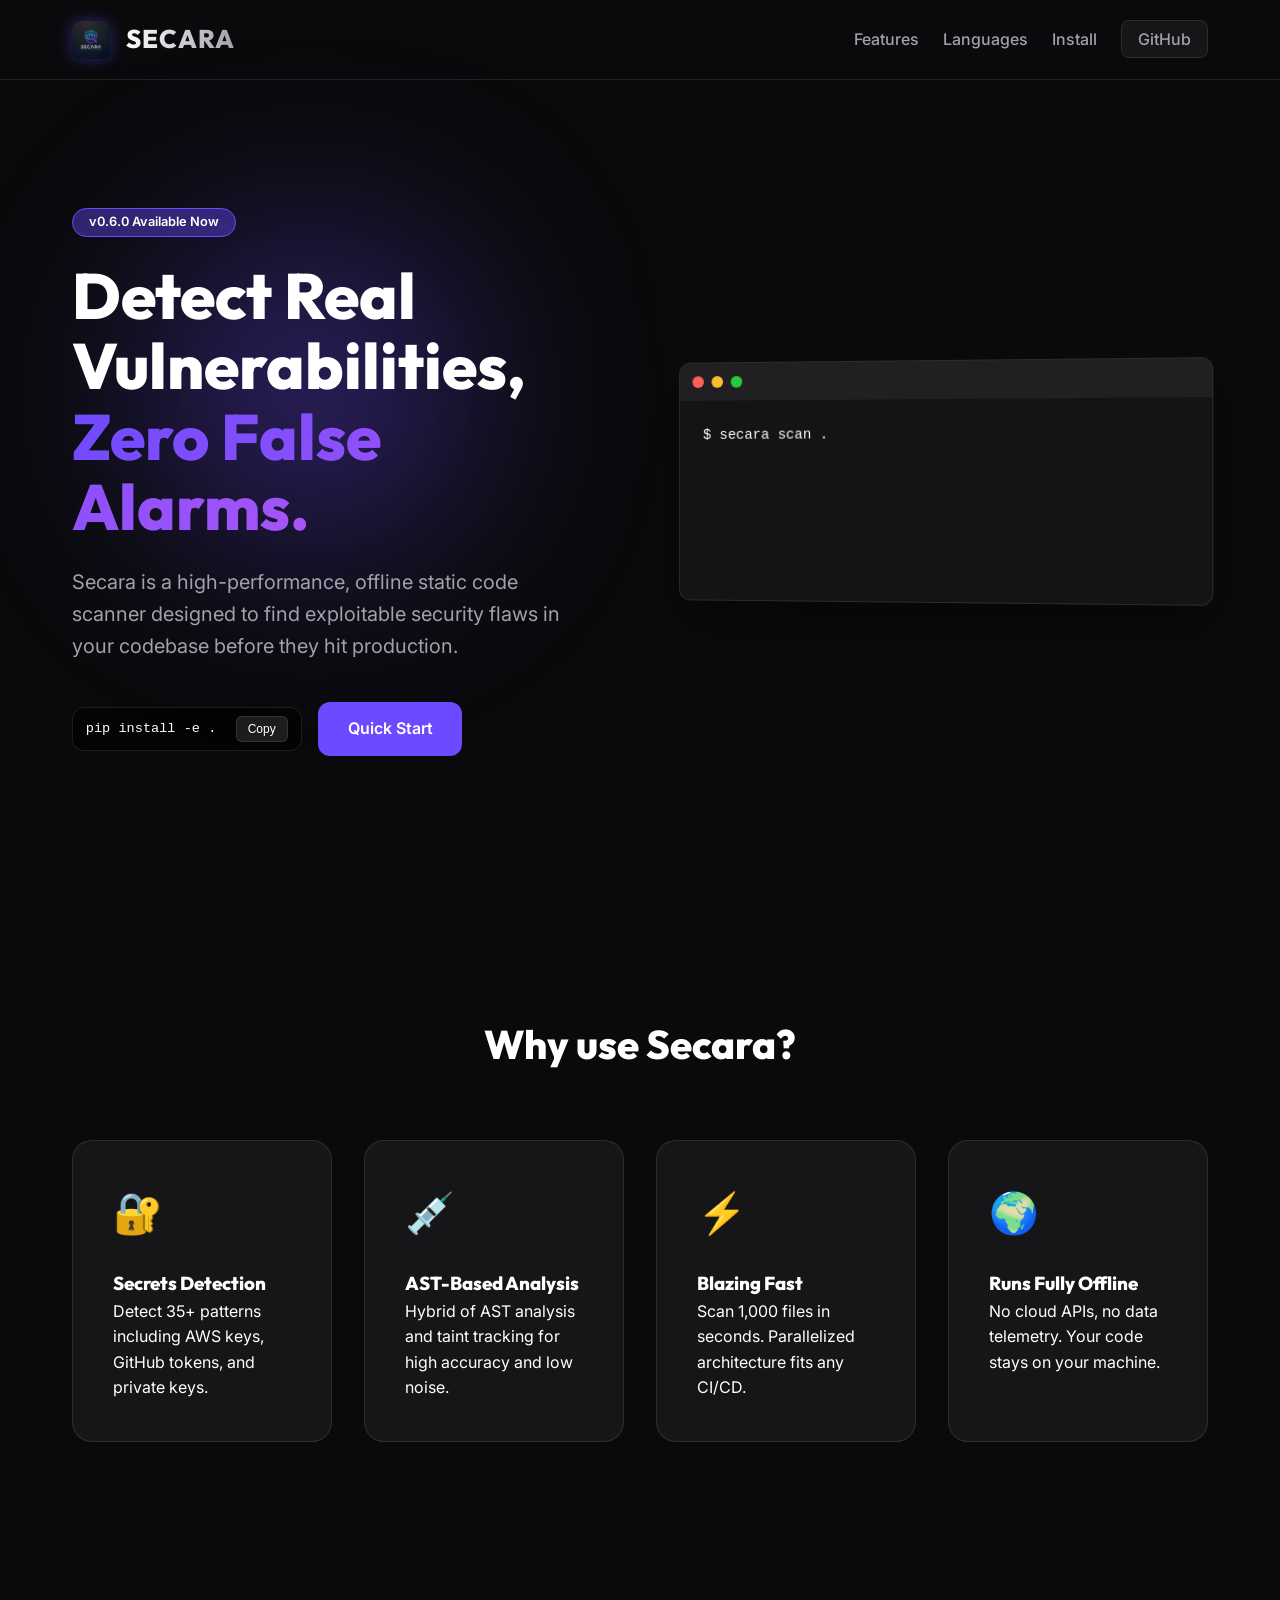
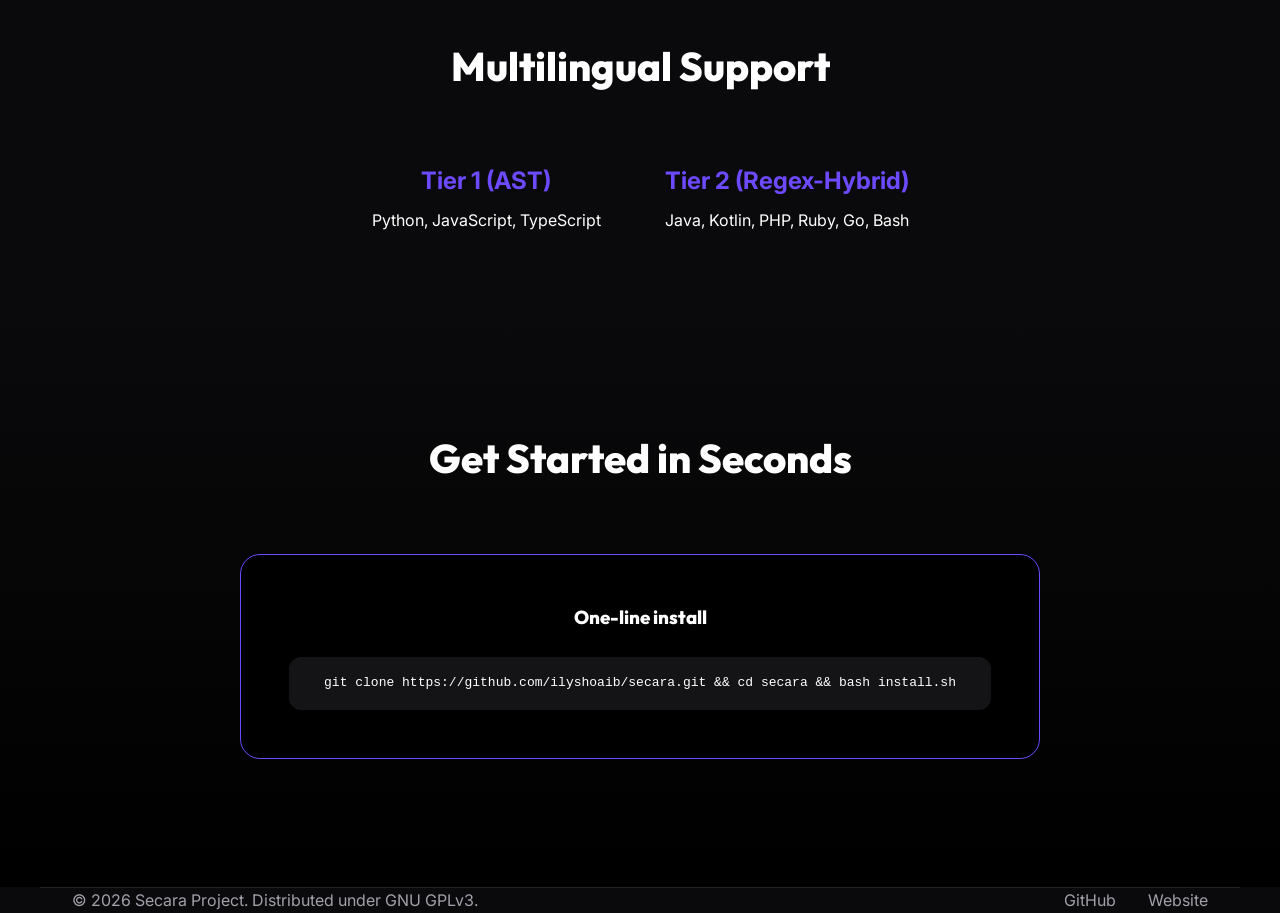
==== index.html @ 08ff00b8 "Deploying to gh-pages from @ ilyshoaib/secara@03b958f0188db8ca2b7dbfde7afbdda4aca44298 🚀" ====
<!DOCTYPE html>
<html lang="en">
<head>
    <meta charset="UTF-8">
    <meta name="viewport" content="width=device-width, initial-scale=1.0">
    <title>Secara | Static Code Security Scanner</title>
    <link rel="stylesheet" href="styles.css">
    <link rel="preconnect" href="https://fonts.googleapis.com">
    <link rel="preconnect" href="https://fonts.gstatic.com" crossorigin>
    <link href="https://fonts.googleapis.com/css2?family=Outfit:wght@300;400;600;800&family=Inter:wght@300;400;500;600&display=swap" rel="stylesheet">
    <meta name="description" content="Secara: Fast, Offline, and Developer-Trusted Static Code Security Scanner for multiple languages..">
    <link rel="icon" type="image/png" href="logo.png">
</head>
<body>
    <header>
        <nav class="container">
            <div class="logo">
                <img src="logo.png" alt="Secara Logo" class="logo-img">
                <span class="logo-text">SECARA</span>
            </div>
            <ul class="nav-links">
                <li><a href="#features">Features</a></li>
                <li><a href="#languages">Languages</a></li>
                <li><a href="#install">Install</a></li>
                <li><a href="https://github.com/ilyshoaib/secara" class="btn-github">GitHub</a></li>
            </ul>
        </nav>
    </header>

    <main>
        <section class="hero container">
            <div class="hero-content">
                <span class="badge">v0.6.0 Available Now</span>
                <h1>Detect Real Vulnerabilities, <span class="gradient-text">Zero False Alarms.</span></h1>
                <p>Secara is a high-performance, offline static code scanner designed to find exploitable security flaws in your codebase before they hit production.</p>
                <div class="hero-actions">
                    <div class="copy-command">
                        <code>pip install -e .</code>
                        <button id="copy-btn">Copy</button>
                    </div>
                    <a href="#install" class="btn-primary">Quick Start</a>
                </div>
            </div>
            <div class="hero-visual">
                <div class="code-terminal">
                    <div class="terminal-header">
                        <span class="dot"></span>
                        <span class="dot"></span>
                        <span class="dot"></span>
                    </div>
                    <div class="terminal-body" id="terminal-content">
                        <span class="line">$ secara scan .</span>
                        <span class="line">🔍 Scanning 450 files...</span>
                        <span class="line-finding">[HIGH] SQL Injection found in app.py:45</span>
                        <span class="line-finding">[MEDIUM] Hardcoded API Key in config.py:12</span>
                        <span class="line">✅ Scan complete: 2 findings.</span>
                    </div>
                </div>
            </div>
        </section>

        <section id="features" class="features container">
            <h2 class="section-title">Why use Secara?</h2>
            <div class="feature-grid">
                <div class="feature-card">
                    <div class="card-icon">🔐</div>
                    <h3>Secrets Detection</h3>
                    <p>Detect 35+ patterns including AWS keys, GitHub tokens, and private keys.</p>
                </div>
                <div class="feature-card">
                    <div class="card-icon">💉</div>
                    <h3>AST-Based Analysis</h3>
                    <p>Hybrid of AST analysis and taint tracking for high accuracy and low noise.</p>
                </div>
                <div class="feature-card">
                    <div class="card-icon">⚡</div>
                    <h3>Blazing Fast</h3>
                    <p>Scan 1,000 files in seconds. Parallelized architecture fits any CI/CD.</p>
                </div>
                <div class="feature-card">
                    <div class="card-icon">🌍</div>
                    <h3>Runs Fully Offline</h3>
                    <p>No cloud APIs, no data telemetry. Your code stays on your machine.</p>
                </div>
            </div>
        </section>

        <section id="languages" class="languages container">
            <h2 class="section-title">Multilingual Support</h2>
            <div class="language-stats">
                <div class="lang-item">
                    <strong>Tier 1 (AST)</strong>
                    <span>Python, JavaScript, TypeScript</span>
                </div>
                <div class="lang-item">
                    <strong>Tier 2 (Regex-Hybrid)</strong>
                    <span>Java, Kotlin, PHP, Ruby, Go, Bash</span>
                </div>
            </div>
        </section>

        <section id="install" class="install-section">
            <div class="container">
                <h2 class="section-title">Get Started in Seconds</h2>
                <div class="install-box">
                    <h3>One-line install</h3>
                    <div class="code-block">
                        <pre>git clone https://github.com/ilyshoaib/secara.git && cd secara && bash install.sh</pre>
                    </div>
                </div>
            </div>
        </section>
    </main>

    <footer class="container">
        <p>&copy; 2026 Secara Project. Distributed under GNU GPLv3.</p>
        <div class="social-links">
            <a href="https://github.com/ilyshoaib/secara">GitHub</a>
            <a href="https://secara.eu.cc">Website</a>
        </div>
    </footer>

    <script src="script.js"></script>
</body>
</html>
---- styles.css ----
:root {
    --bg: #0a0a0c;
    --accent: #6d4aff;
    --accent-glow: rgba(109, 74, 255, 0.4);
    --text: #ffffff;
    --text-dim: #a1a1aa;
    --card-bg: rgba(255, 255, 255, 0.05);
    --border: rgba(255, 255, 255, 0.1);
    --success: #10b981;
    --warning: #f59e0b;
    --danger: #ef4444;
}

* {
    margin: 0;
    padding: 0;
    box-sizing: border-box;
    scroll-behavior: smooth;
}

body {
    background-color: var(--bg);
    color: var(--text);
    font-family: 'Inter', sans-serif;
    line-height: 1.6;
    overflow-x: hidden;
}

h1, h2, h3, .logo-text {
    font-family: 'Outfit', sans-serif;
    font-weight: 800;
}

.container {
    max-width: 1200px;
    margin: 0 auto;
    padding: 0 2rem;
}

/* Header & Nav */
header {
    height: 80px;
    display: flex;
    align-items: center;
    border-bottom: 1px solid var(--border);
    backdrop-filter: blur(10px);
    position: sticky;
    top: 0;
    z-index: 100;
}

nav {
    width: 100%;
    display: flex;
    justify-content: space-between;
    align-items: center;
}

.logo {
    display: flex;
    align-items: center;
    gap: 1rem;
}

.logo-img {
    height: 38px;
    width: 38px;
    object-fit: contain;
    border-radius: 8px;
    box-shadow: 0 0 15px var(--accent-glow);
}

.logo-text {
    font-size: 1.6rem;
    letter-spacing: 1px;
    background: linear-gradient(to right, #fff, #a1a1aa);
    -webkit-background-clip: text;
    background-clip: text;
    -webkit-text-fill-color: transparent;
}

.nav-links {
    display: flex;
    gap: 1.5rem;
    list-style: none;
    align-items: center;
}

@media (max-width: 600px) {
    .nav-links {
        gap: 0.8rem;
        font-size: 0.9rem;
    }
    .logo-text {
        display: none;
    }
}

.nav-links a {
    color: var(--text-dim);
    text-decoration: none;
    font-weight: 500;
    transition: color 0.3s;
}

.nav-links a:hover {
    color: var(--text);
}

.btn-github {
    background: var(--card-bg);
    padding: 0.5rem 1rem;
    border-radius: 8px;
    border: 1px solid var(--border);
}

/* Hero Section */
.hero {
    display: grid;
    grid-template-columns: 1fr 1fr;
    gap: 4rem;
    padding: 8rem 2rem;
    align-items: center;
    position: relative;
}

.hero::before {
    content: '';
    position: absolute;
    top: 20%;
    left: 10%;
    width: 300px;
    height: 300px;
    background: var(--accent-glow);
    filter: blur(100px);
    z-index: -1;
    border-radius: 50%;
}

.badge {
    display: inline-block;
    background: var(--accent-glow);
    padding: 0.2rem 1rem;
    border-radius: 20px;
    font-size: 0.8rem;
    font-weight: 600;
    margin-bottom: 1.5rem;
    border: 1px solid var(--accent);
}

h1 {
    font-size: 4rem;
    line-height: 1.1;
    margin-bottom: 1.5rem;
}

.gradient-text {
    background: linear-gradient(135deg, #6d4aff, #a855f7);
    -webkit-background-clip: text;
    background-clip: text;
    -webkit-text-fill-color: transparent;
}

.hero p {
    font-size: 1.25rem;
    color: var(--text-dim);
    margin-bottom: 2.5rem;
    max-width: 500px;
}

.hero-actions {
    display: flex;
    gap: 1rem;
    align-items: center;
}

.copy-command {
    background: rgba(0, 0, 0, 0.6);
    padding: 0.5rem 0.8rem;
    border-radius: 12px;
    border: 1px solid var(--border);
    display: flex;
    gap: 1.2rem;
    align-items: center;
    font-family: 'Cascadia Code', 'Fira Code', monospace;
    font-size: 0.85rem;
    transition: all 0.3s;
    backdrop-filter: blur(5px);
}

.copy-command:hover {
    border-color: rgba(109, 74, 255, 0.5);
    background: rgba(0, 0, 0, 0.8);
}

#copy-btn {
    background: rgba(255, 255, 255, 0.1);
    color: white;
    border: 1px solid rgba(255, 255, 255, 0.1);
    padding: 0.3rem 0.7rem;
    border-radius: 6px;
    cursor: pointer;
    font-size: 0.75rem;
    font-weight: 500;
    transition: all 0.2s cubic-bezier(0.4, 0, 0.2, 1);
}

#copy-btn:hover {
    background: var(--accent);
    border-color: var(--accent);
    box-shadow: 0 0 10px var(--accent-glow);
}

.btn-primary {
    background: var(--accent);
    color: white;
    padding: 0.8rem 1.8rem;
    border-radius: 12px;
    text-decoration: none;
    font-weight: 600;
    transition: all 0.3s cubic-bezier(0.175, 0.885, 0.32, 1.275);
    border: 1px solid transparent;
}

.btn-primary:hover {
    transform: translateY(-3px) scale(1.02);
    background: #5b3ce0;
    box-shadow: 0 10px 20px var(--accent-glow);
    border-color: rgba(255,255,255,0.2);
}

/* Visual Mockup */
.hero-visual {
    position: relative;
}

.code-terminal {
    background: #141416;
    border-radius: 12px;
    border: 1px solid var(--border);
    overflow: hidden;
    box-shadow: 0 20px 50px rgba(0,0,0,0.5);
    transform: perspective(1000px) rotateY(-5deg);
}

.terminal-header {
    background: rgba(255,255,255,0.05);
    padding: 0.8rem;
    display: flex;
    gap: 0.5rem;
}

.dot {
    width: 12px;
    height: 12px;
    border-radius: 50%;
}
.dot:nth-child(1) { background: #ff5f56; }
.dot:nth-child(2) { background: #ffbd2e; }
.dot:nth-child(3) { background: #27c93f; }

.terminal-body {
    padding: 1.5rem;
    font-family: 'Cascadia Code', 'Fira Code', monospace;
    font-size: 0.9rem;
    min-height: 200px;
}

.terminal-body span {
    display: block;
    margin-bottom: 0.5rem;
    opacity: 0;
    transform: translateY(10px);
    transition: opacity 0.5s ease-out, transform 0.5s ease-out;
}

.terminal-body span.visible {
    opacity: 1;
    transform: translateY(0);
}

/* Features */
.features {
    padding: 8rem 2rem;
}

.section-title {
    text-align: center;
    font-size: 2.5rem;
    margin-bottom: 4rem;
}

.feature-grid {
    display: grid;
    grid-template-columns: repeat(auto-fit, minmax(250px, 1fr));
    gap: 2rem;
}

.feature-card {
    background: var(--card-bg);
    padding: 2.5rem;
    border-radius: 20px;
    border: 1px solid var(--border);
    transition: transform 0.3s, background 0.3s;
}

.feature-card:hover {
    transform: translateY(-10px);
    background: rgba(255,255,255,0.08);
}

.card-icon {
    font-size: 2.5rem;
    margin-bottom: 1.5rem;
}

/* Languages */
.languages {
    padding: 4rem 2rem;
    text-align: center;
}

.language-stats {
    display: flex;
    justify-content: center;
    gap: 4rem;
    margin-top: 2rem;
}

.lang-item {
    display: flex;
    flex-direction: column;
    gap: 0.5rem;
}

.lang-item strong {
    font-size: 1.5rem;
    color: var(--accent);
}

/* Install Section */
.install-section {
    padding: 8rem 2rem;
    background: linear-gradient(to top, #000, var(--bg));
}

.install-box {
    max-width: 800px;
    margin: 0 auto;
    background: #000;
    border: 1px solid var(--accent);
    border-radius: 20px;
    padding: 3rem;
    text-align: center;
}

.code-block {
    background: #141416;
    padding: 1rem;
    border-radius: 12px;
    margin-top: 1.5rem;
    font-family: monospace;
    overflow-x: auto;
}

footer {
    padding: 4rem 2rem;
    border-top: 1px solid var(--border);
    display: flex;
    justify-content: space-between;
    color: var(--text-dim);
}

.social-links {
    display: flex;
    gap: 2rem;
}

.social-links a {
    color: inherit;
    text-decoration: none;
}

/* Responsive */
@media (max-width: 968px) {
    .hero {
        grid-template-columns: 1fr;
        text-align: center;
        padding-top: 4rem;
    }
    .hero-content {
        display: flex;
        flex-direction: column;
        align-items: center;
    }
    h1 { font-size: 3rem; }
    .hero-visual { display: none; }
}
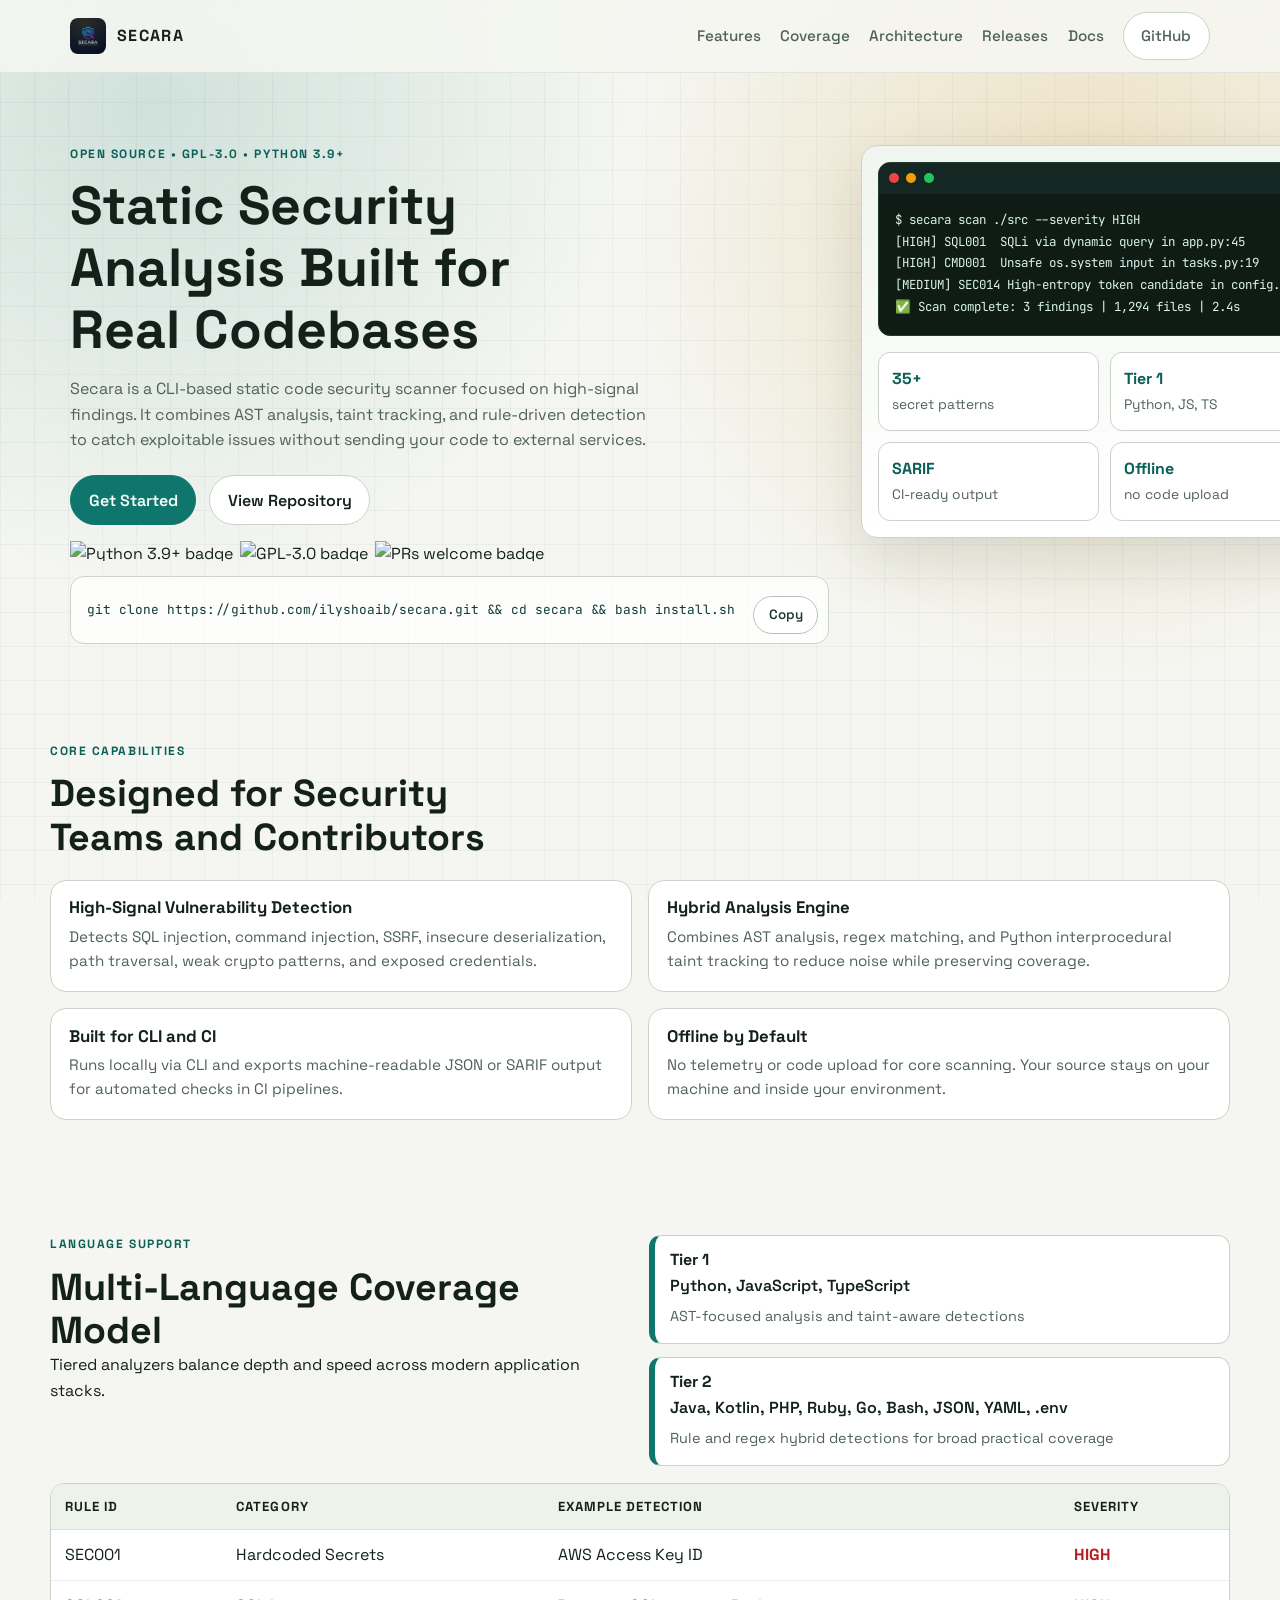
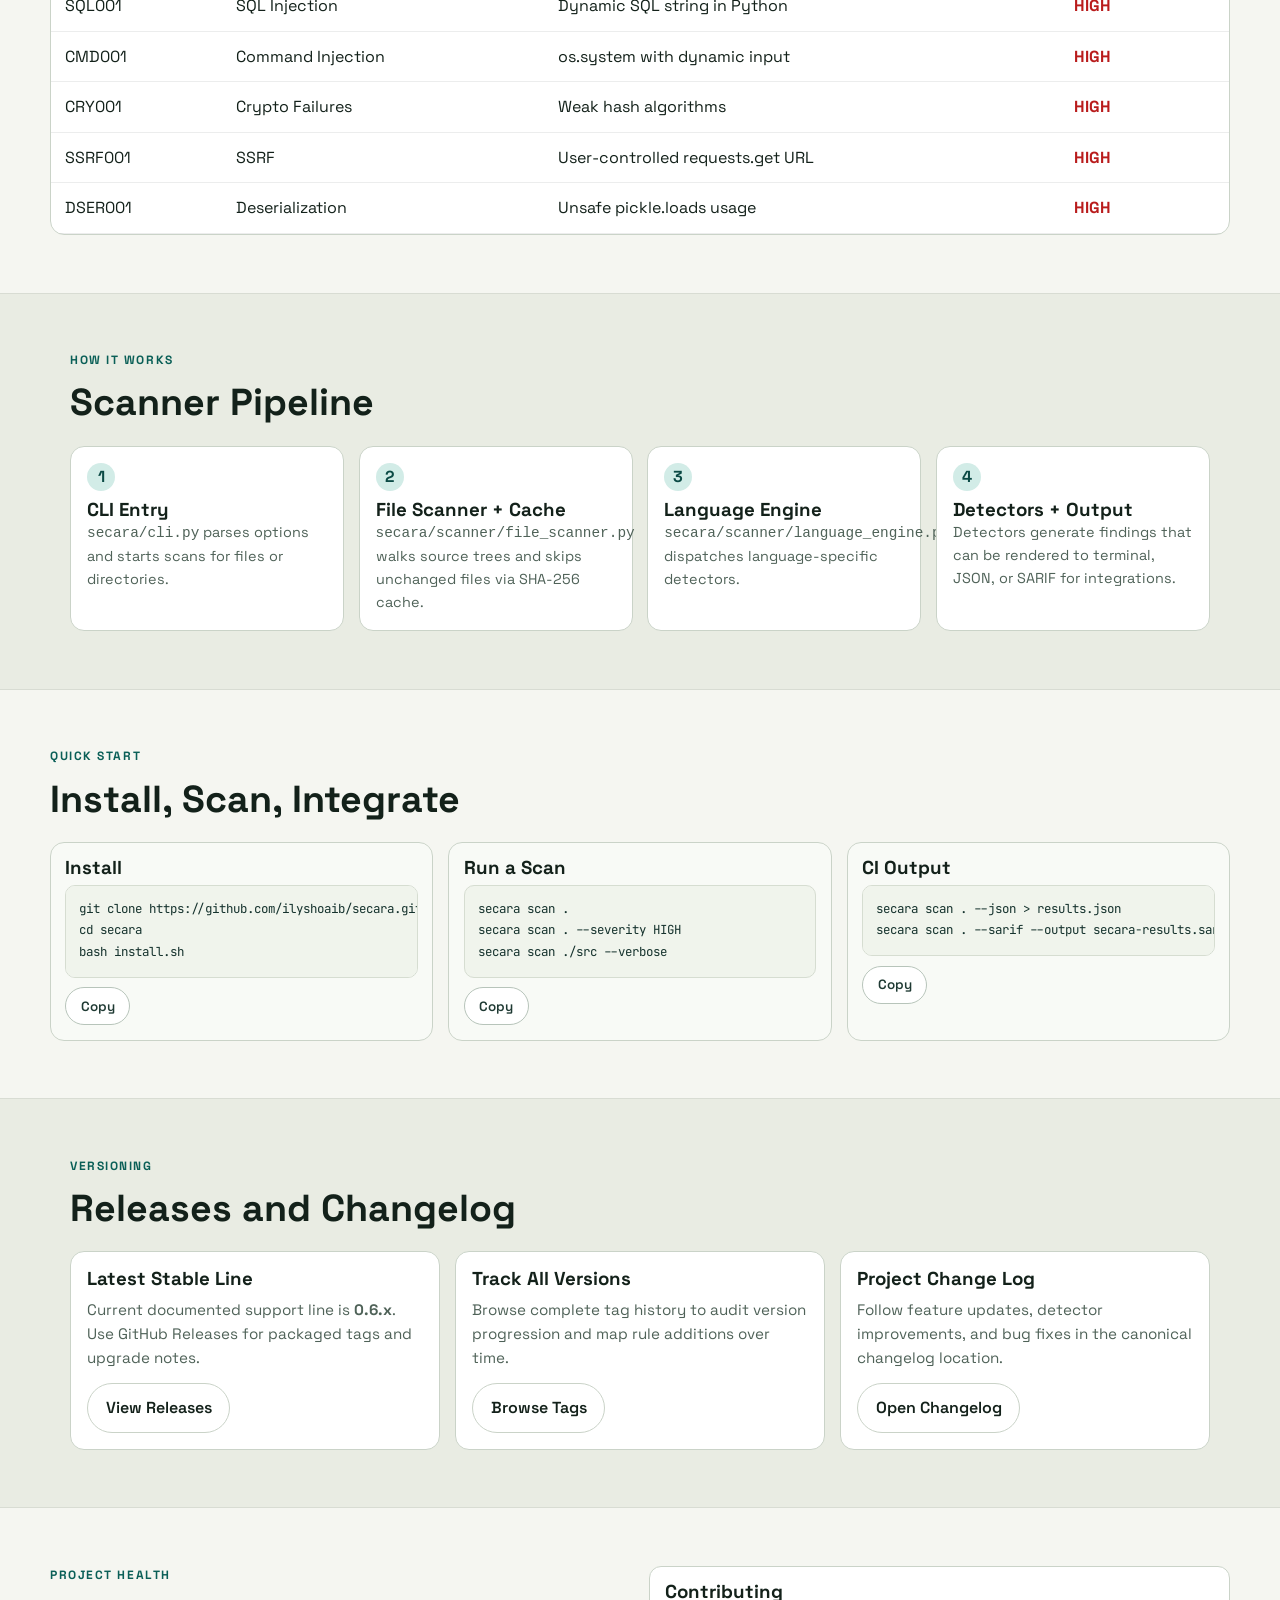
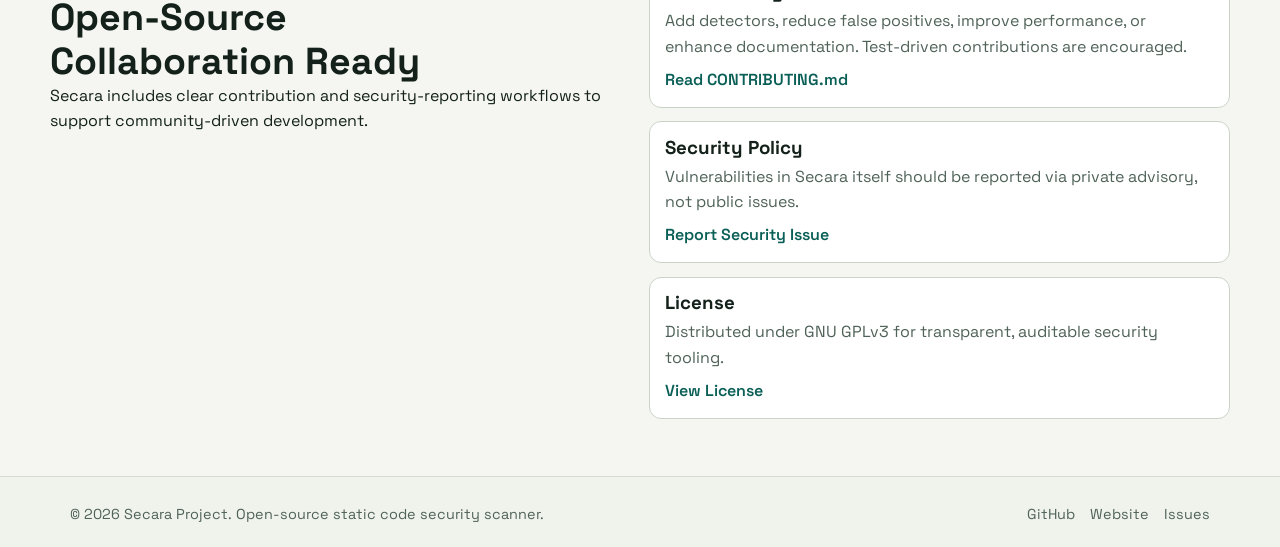
==== commit 6a8d1093: "Deploying to gh-pages from @ ilyshoaib/secara@d0682fb9ebacc0b3f7d48733eee70d248e5fa533 🚀" ====
--- a/index.html
+++ b/index.html
@@ -3,120 +3,284 @@
 <head>
     <meta charset="UTF-8">
     <meta name="viewport" content="width=device-width, initial-scale=1.0">
-    <title>Secara | Static Code Security Scanner</title>
-    <link rel="stylesheet" href="styles.css">
+    <title>Secara | Open-Source Static Code Security Scanner</title>
+    <meta name="description" content="Secara is an open-source, offline static code security scanner focused on accurate vulnerability detection for real-world development workflows.">
+    <meta name="keywords" content="Secara, SAST, static analysis, code security, open source, vulnerability scanner">
+    <meta property="og:title" content="Secara | Open-Source Static Code Security Scanner">
+    <meta property="og:description" content="Fast, offline, developer-trusted SAST with AST analysis, taint tracking, and multi-language support.">
+    <meta property="og:type" content="website">
+    <meta property="og:url" content="https://secara.eu.cc">
+    <link rel="icon" type="image/png" href="logo.png">
     <link rel="preconnect" href="https://fonts.googleapis.com">
     <link rel="preconnect" href="https://fonts.gstatic.com" crossorigin>
-    <link href="https://fonts.googleapis.com/css2?family=Outfit:wght@300;400;600;800&family=Inter:wght@300;400;500;600&display=swap" rel="stylesheet">
-    <meta name="description" content="Secara: Fast, Offline, and Developer-Trusted Static Code Security Scanner for multiple languages..">
-    <link rel="icon" type="image/png" href="logo.png">
+    <link href="https://fonts.googleapis.com/css2?family=Space+Grotesk:wght@400;500;700&family=JetBrains+Mono:wght@400;600&display=swap" rel="stylesheet">
+    <link rel="stylesheet" href="styles.css">
 </head>
 <body>
-    <header>
-        <nav class="container">
-            <div class="logo">
-                <img src="logo.png" alt="Secara Logo" class="logo-img">
-                <span class="logo-text">SECARA</span>
-            </div>
+    <div class="bg-grid" aria-hidden="true"></div>
+
+    <header class="site-header">
+        <nav class="container nav">
+            <a class="brand" href="#top" aria-label="Secara Home">
+                <img src="logo.png" alt="Secara logo" class="brand-logo">
+                <span class="brand-text">SECARA</span>
+            </a>
             <ul class="nav-links">
                 <li><a href="#features">Features</a></li>
-                <li><a href="#languages">Languages</a></li>
-                <li><a href="#install">Install</a></li>
-                <li><a href="https://github.com/ilyshoaib/secara" class="btn-github">GitHub</a></li>
+                <li><a href="#coverage">Coverage</a></li>
+                <li><a href="#architecture">Architecture</a></li>
+                <li><a href="#releases">Releases</a></li>
+                <li><a href="#docs">Docs</a></li>
+                <li><a class="btn btn-outline" href="https://github.com/ilyshoaib/secara" target="_blank" rel="noreferrer">GitHub</a></li>
             </ul>
         </nav>
     </header>
 
-    <main>
+    <main id="top">
         <section class="hero container">
-            <div class="hero-content">
-                <span class="badge">v0.6.0 Available Now</span>
-                <h1>Detect Real Vulnerabilities, <span class="gradient-text">Zero False Alarms.</span></h1>
-                <p>Secara is a high-performance, offline static code scanner designed to find exploitable security flaws in your codebase before they hit production.</p>
+            <div class="hero-content reveal">
+                <p class="eyebrow">Open Source • GPL-3.0 • Python 3.9+</p>
+                <h1>Static Security Analysis Built for Real Codebases</h1>
+                <p class="hero-copy">
+                    Secara is a CLI-based static code security scanner focused on high-signal findings.
+                    It combines AST analysis, taint tracking, and rule-driven detection to catch exploitable
+                    issues without sending your code to external services.
+                </p>
                 <div class="hero-actions">
-                    <div class="copy-command">
-                        <code>pip install -e .</code>
-                        <button id="copy-btn">Copy</button>
+                    <a class="btn btn-primary" href="#quickstart">Get Started</a>
+                    <a class="btn btn-outline" href="https://github.com/ilyshoaib/secara" target="_blank" rel="noreferrer">View Repository</a>
+                </div>
+                <div class="badge-row reveal">
+                    <img src="https://img.shields.io/badge/python-3.9%2B-blue.svg" alt="Python 3.9+ badge">
+                    <img src="https://img.shields.io/badge/License-GPL--3.0-blue.svg" alt="GPL-3.0 badge">
+                    <img src="https://img.shields.io/badge/PRs-welcome-brightgreen.svg" alt="PRs welcome badge">
+                </div>
+                <div class="quick-command" aria-label="Install command">
+                    <code id="install-command">git clone https://github.com/ilyshoaib/secara.git && cd secara && bash install.sh</code>
+                    <button class="copy-btn" data-copy-target="install-command">Copy</button>
+                </div>
+            </div>
+            <div class="hero-panel reveal">
+                <div class="terminal">
+                    <div class="terminal-head">
+                        <span></span><span></span><span></span>
                     </div>
-                    <a href="#install" class="btn-primary">Quick Start</a>
-                </div>
-            </div>
-            <div class="hero-visual">
-                <div class="code-terminal">
-                    <div class="terminal-header">
-                        <span class="dot"></span>
-                        <span class="dot"></span>
-                        <span class="dot"></span>
-                    </div>
-                    <div class="terminal-body" id="terminal-content">
-                        <span class="line">$ secara scan .</span>
-                        <span class="line">🔍 Scanning 450 files...</span>
-                        <span class="line-finding">[HIGH] SQL Injection found in app.py:45</span>
-                        <span class="line-finding">[MEDIUM] Hardcoded API Key in config.py:12</span>
-                        <span class="line">✅ Scan complete: 2 findings.</span>
-                    </div>
-                </div>
-            </div>
-        </section>
-
-        <section id="features" class="features container">
-            <h2 class="section-title">Why use Secara?</h2>
-            <div class="feature-grid">
-                <div class="feature-card">
-                    <div class="card-icon">🔐</div>
-                    <h3>Secrets Detection</h3>
-                    <p>Detect 35+ patterns including AWS keys, GitHub tokens, and private keys.</p>
-                </div>
-                <div class="feature-card">
-                    <div class="card-icon">💉</div>
-                    <h3>AST-Based Analysis</h3>
-                    <p>Hybrid of AST analysis and taint tracking for high accuracy and low noise.</p>
-                </div>
-                <div class="feature-card">
-                    <div class="card-icon">⚡</div>
-                    <h3>Blazing Fast</h3>
-                    <p>Scan 1,000 files in seconds. Parallelized architecture fits any CI/CD.</p>
-                </div>
-                <div class="feature-card">
-                    <div class="card-icon">🌍</div>
-                    <h3>Runs Fully Offline</h3>
-                    <p>No cloud APIs, no data telemetry. Your code stays on your machine.</p>
-                </div>
-            </div>
-        </section>
-
-        <section id="languages" class="languages container">
-            <h2 class="section-title">Multilingual Support</h2>
-            <div class="language-stats">
-                <div class="lang-item">
-                    <strong>Tier 1 (AST)</strong>
-                    <span>Python, JavaScript, TypeScript</span>
-                </div>
-                <div class="lang-item">
-                    <strong>Tier 2 (Regex-Hybrid)</strong>
-                    <span>Java, Kotlin, PHP, Ruby, Go, Bash</span>
-                </div>
-            </div>
-        </section>
-
-        <section id="install" class="install-section">
+                    <pre class="terminal-body"><code>$ secara scan ./src --severity HIGH
+[HIGH] SQL001  SQLi via dynamic query in app.py:45
+[HIGH] CMD001  Unsafe os.system input in tasks.py:19
+[MEDIUM] SEC014 High-entropy token candidate in config.js:11
+✅ Scan complete: 3 findings | 1,294 files | 2.4s</code></pre>
+                </div>
+                <div class="stats-grid">
+                    <article>
+                        <strong>35+</strong>
+                        <span>secret patterns</span>
+                    </article>
+                    <article>
+                        <strong>Tier 1</strong>
+                        <span>Python, JS, TS</span>
+                    </article>
+                    <article>
+                        <strong>SARIF</strong>
+                        <span>CI-ready output</span>
+                    </article>
+                    <article>
+                        <strong>Offline</strong>
+                        <span>no code upload</span>
+                    </article>
+                </div>
+            </div>
+        </section>
+
+        <section id="features" class="section container">
+            <div class="section-head reveal">
+                <p class="eyebrow">Core Capabilities</p>
+                <h2>Designed for Security Teams and Contributors</h2>
+            </div>
+            <div class="card-grid">
+                <article class="card reveal">
+                    <h3>High-Signal Vulnerability Detection</h3>
+                    <p>Detects SQL injection, command injection, SSRF, insecure deserialization, path traversal, weak crypto patterns, and exposed credentials.</p>
+                </article>
+                <article class="card reveal">
+                    <h3>Hybrid Analysis Engine</h3>
+                    <p>Combines AST analysis, regex matching, and Python interprocedural taint tracking to reduce noise while preserving coverage.</p>
+                </article>
+                <article class="card reveal">
+                    <h3>Built for CLI and CI</h3>
+                    <p>Runs locally via CLI and exports machine-readable JSON or SARIF output for automated checks in CI pipelines.</p>
+                </article>
+                <article class="card reveal">
+                    <h3>Offline by Default</h3>
+                    <p>No telemetry or code upload for core scanning. Your source stays on your machine and inside your environment.</p>
+                </article>
+            </div>
+        </section>
+
+        <section id="coverage" class="section container">
+            <div class="split reveal">
+                <div>
+                    <p class="eyebrow">Language Support</p>
+                    <h2>Multi-Language Coverage Model</h2>
+                    <p>Tiered analyzers balance depth and speed across modern application stacks.</p>
+                </div>
+                <div class="tier-list">
+                    <article>
+                        <h3>Tier 1</h3>
+                        <p>Python, JavaScript, TypeScript</p>
+                        <span>AST-focused analysis and taint-aware detections</span>
+                    </article>
+                    <article>
+                        <h3>Tier 2</h3>
+                        <p>Java, Kotlin, PHP, Ruby, Go, Bash, JSON, YAML, .env</p>
+                        <span>Rule and regex hybrid detections for broad practical coverage</span>
+                    </article>
+                </div>
+            </div>
+            <div class="rule-table-wrap reveal" role="region" aria-label="Sample vulnerability rules">
+                <table class="rule-table">
+                    <thead>
+                        <tr>
+                            <th>Rule ID</th>
+                            <th>Category</th>
+                            <th>Example Detection</th>
+                            <th>Severity</th>
+                        </tr>
+                    </thead>
+                    <tbody>
+                        <tr><td>SEC001</td><td>Hardcoded Secrets</td><td>AWS Access Key ID</td><td>HIGH</td></tr>
+                        <tr><td>SQL001</td><td>SQL Injection</td><td>Dynamic SQL string in Python</td><td>HIGH</td></tr>
+                        <tr><td>CMD001</td><td>Command Injection</td><td>os.system with dynamic input</td><td>HIGH</td></tr>
+                        <tr><td>CRY001</td><td>Crypto Failures</td><td>Weak hash algorithms</td><td>HIGH</td></tr>
+                        <tr><td>SSRF001</td><td>SSRF</td><td>User-controlled requests.get URL</td><td>HIGH</td></tr>
+                        <tr><td>DSER001</td><td>Deserialization</td><td>Unsafe pickle.loads usage</td><td>HIGH</td></tr>
+                    </tbody>
+                </table>
+            </div>
+        </section>
+
+        <section id="architecture" class="section section-alt">
             <div class="container">
-                <h2 class="section-title">Get Started in Seconds</h2>
-                <div class="install-box">
-                    <h3>One-line install</h3>
-                    <div class="code-block">
-                        <pre>git clone https://github.com/ilyshoaib/secara.git && cd secara && bash install.sh</pre>
-                    </div>
+                <div class="section-head reveal">
+                    <p class="eyebrow">How It Works</p>
+                    <h2>Scanner Pipeline</h2>
+                </div>
+                <div class="pipeline">
+                    <article class="pipeline-item reveal">
+                        <span>1</span>
+                        <h3>CLI Entry</h3>
+                        <p><code>secara/cli.py</code> parses options and starts scans for files or directories.</p>
+                    </article>
+                    <article class="pipeline-item reveal">
+                        <span>2</span>
+                        <h3>File Scanner + Cache</h3>
+                        <p><code>secara/scanner/file_scanner.py</code> walks source trees and skips unchanged files via SHA-256 cache.</p>
+                    </article>
+                    <article class="pipeline-item reveal">
+                        <span>3</span>
+                        <h3>Language Engine</h3>
+                        <p><code>secara/scanner/language_engine.py</code> dispatches language-specific detectors.</p>
+                    </article>
+                    <article class="pipeline-item reveal">
+                        <span>4</span>
+                        <h3>Detectors + Output</h3>
+                        <p>Detectors generate findings that can be rendered to terminal, JSON, or SARIF for integrations.</p>
+                    </article>
+                </div>
+            </div>
+        </section>
+
+        <section id="quickstart" class="section container">
+            <div class="section-head reveal">
+                <p class="eyebrow">Quick Start</p>
+                <h2>Install, Scan, Integrate</h2>
+            </div>
+            <div class="command-grid">
+                <article class="command-card reveal">
+                    <h3>Install</h3>
+                    <pre><code id="cmd-install">git clone https://github.com/ilyshoaib/secara.git
+cd secara
+bash install.sh</code></pre>
+                    <button class="copy-btn" data-copy-target="cmd-install">Copy</button>
+                </article>
+                <article class="command-card reveal">
+                    <h3>Run a Scan</h3>
+                    <pre><code id="cmd-scan">secara scan .
+secara scan . --severity HIGH
+secara scan ./src --verbose</code></pre>
+                    <button class="copy-btn" data-copy-target="cmd-scan">Copy</button>
+                </article>
+                <article class="command-card reveal">
+                    <h3>CI Output</h3>
+                    <pre><code id="cmd-ci">secara scan . --json > results.json
+secara scan . --sarif --output secara-results.sarif</code></pre>
+                    <button class="copy-btn" data-copy-target="cmd-ci">Copy</button>
+                </article>
+            </div>
+        </section>
+
+        <section id="releases" class="section section-alt">
+            <div class="container">
+                <div class="section-head reveal">
+                    <p class="eyebrow">Versioning</p>
+                    <h2>Releases and Changelog</h2>
+                </div>
+                <div class="release-grid">
+                    <article class="release-card reveal">
+                        <h3>Latest Stable Line</h3>
+                        <p>Current documented support line is <strong>0.6.x</strong>. Use GitHub Releases for packaged tags and upgrade notes.</p>
+                        <a class="btn btn-outline" href="https://github.com/ilyshoaib/secara/releases" target="_blank" rel="noreferrer">View Releases</a>
+                    </article>
+                    <article class="release-card reveal">
+                        <h3>Track All Versions</h3>
+                        <p>Browse complete tag history to audit version progression and map rule additions over time.</p>
+                        <a class="btn btn-outline" href="https://github.com/ilyshoaib/secara/tags" target="_blank" rel="noreferrer">Browse Tags</a>
+                    </article>
+                    <article class="release-card reveal">
+                        <h3>Project Change Log</h3>
+                        <p>Follow feature updates, detector improvements, and bug fixes in the canonical changelog location.</p>
+                        <a class="btn btn-outline" href="https://github.com/ilyshoaib/secara/blob/main/CHANGELOG.md" target="_blank" rel="noreferrer">Open Changelog</a>
+                    </article>
+                </div>
+            </div>
+        </section>
+
+        <section id="docs" class="section container">
+            <div class="split reveal">
+                <div>
+                    <p class="eyebrow">Project Health</p>
+                    <h2>Open-Source Collaboration Ready</h2>
+                    <p>Secara includes clear contribution and security-reporting workflows to support community-driven development.</p>
+                </div>
+                <div class="list-block">
+                    <article>
+                        <h3>Contributing</h3>
+                        <p>Add detectors, reduce false positives, improve performance, or enhance documentation. Test-driven contributions are encouraged.</p>
+                        <a href="https://github.com/ilyshoaib/secara/blob/main/CONTRIBUTING.md" target="_blank" rel="noreferrer">Read CONTRIBUTING.md</a>
+                    </article>
+                    <article>
+                        <h3>Security Policy</h3>
+                        <p>Vulnerabilities in Secara itself should be reported via private advisory, not public issues.</p>
+                        <a href="https://github.com/ilyshoaib/secara/security/advisories/new" target="_blank" rel="noreferrer">Report Security Issue</a>
+                    </article>
+                    <article>
+                        <h3>License</h3>
+                        <p>Distributed under GNU GPLv3 for transparent, auditable security tooling.</p>
+                        <a href="https://github.com/ilyshoaib/secara/blob/main/LICENSE" target="_blank" rel="noreferrer">View License</a>
+                    </article>
                 </div>
             </div>
         </section>
     </main>
 
-    <footer class="container">
-        <p>&copy; 2026 Secara Project. Distributed under GNU GPLv3.</p>
-        <div class="social-links">
-            <a href="https://github.com/ilyshoaib/secara">GitHub</a>
-            <a href="https://secara.eu.cc">Website</a>
+    <footer class="site-footer">
+        <div class="container footer-inner">
+            <p>© 2026 Secara Project. Open-source static code security scanner.</p>
+            <div class="footer-links">
+                <a href="https://github.com/ilyshoaib/secara" target="_blank" rel="noreferrer">GitHub</a>
+                <a href="https://secara.eu.cc">Website</a>
+                <a href="https://github.com/ilyshoaib/secara/issues" target="_blank" rel="noreferrer">Issues</a>
+            </div>
         </div>
     </footer>
 
--- a/styles.css
+++ b/styles.css
@@ -1,398 +1,626 @@
 :root {
-    --bg: #0a0a0c;
-    --accent: #6d4aff;
-    --accent-glow: rgba(109, 74, 255, 0.4);
-    --text: #ffffff;
-    --text-dim: #a1a1aa;
-    --card-bg: rgba(255, 255, 255, 0.05);
-    --border: rgba(255, 255, 255, 0.1);
-    --success: #10b981;
-    --warning: #f59e0b;
-    --danger: #ef4444;
+    --bg: #f5f6f1;
+    --bg-alt: #e9ece3;
+    --surface: #ffffff;
+    --ink: #13211a;
+    --ink-soft: #4f6258;
+    --line: #cad3c8;
+    --brand: #0f766e;
+    --brand-strong: #0a5f57;
+    --accent: #ca8a04;
+    --danger: #b91c1c;
+    --radius: 16px;
+    --shadow: 0 20px 60px rgba(21, 34, 27, 0.12);
 }
 
 * {
+    box-sizing: border-box;
     margin: 0;
     padding: 0;
-    box-sizing: border-box;
+}
+
+html {
     scroll-behavior: smooth;
 }
 
 body {
-    background-color: var(--bg);
-    color: var(--text);
-    font-family: 'Inter', sans-serif;
+    background: var(--bg);
+    color: var(--ink);
+    font-family: "Space Grotesk", "Segoe UI", sans-serif;
     line-height: 1.6;
     overflow-x: hidden;
 }
 
-h1, h2, h3, .logo-text {
-    font-family: 'Outfit', sans-serif;
-    font-weight: 800;
+.bg-grid {
+    position: fixed;
+    inset: 0;
+    background-image:
+        linear-gradient(to right, rgba(19, 33, 26, 0.04) 1px, transparent 1px),
+        linear-gradient(to bottom, rgba(19, 33, 26, 0.04) 1px, transparent 1px),
+        radial-gradient(circle at 12% 12%, rgba(15, 118, 110, 0.16), transparent 35%),
+        radial-gradient(circle at 85% 25%, rgba(202, 138, 4, 0.2), transparent 36%);
+    background-size: 34px 34px, 34px 34px, 100% 100%, 100% 100%;
+    z-index: -1;
 }
 
 .container {
-    max-width: 1200px;
+    max-width: 1180px;
     margin: 0 auto;
-    padding: 0 2rem;
-}
-
-/* Header & Nav */
-header {
-    height: 80px;
-    display: flex;
-    align-items: center;
-    border-bottom: 1px solid var(--border);
-    backdrop-filter: blur(10px);
+    padding: 0 1.25rem;
+}
+
+.site-header {
     position: sticky;
     top: 0;
-    z-index: 100;
-}
-
-nav {
-    width: 100%;
-    display: flex;
+    z-index: 20;
+    border-bottom: 1px solid rgba(19, 33, 26, 0.08);
+    backdrop-filter: blur(10px);
+    background: rgba(245, 246, 241, 0.88);
+}
+
+.nav {
+    min-height: 72px;
+    display: flex;
+    align-items: center;
     justify-content: space-between;
+    gap: 1rem;
+}
+
+.brand {
+    display: inline-flex;
     align-items: center;
-}
-
-.logo {
+    gap: 0.7rem;
+    text-decoration: none;
+}
+
+.brand-logo {
+    width: 36px;
+    height: 36px;
+    border-radius: 8px;
+}
+
+.brand-text {
+    color: var(--ink);
+    font-weight: 700;
+    letter-spacing: 0.08em;
+}
+
+.nav-links {
+    list-style: none;
     display: flex;
     align-items: center;
-    gap: 1rem;
-}
-
-.logo-img {
-    height: 38px;
-    width: 38px;
-    object-fit: contain;
-    border-radius: 8px;
-    box-shadow: 0 0 15px var(--accent-glow);
-}
-
-.logo-text {
-    font-size: 1.6rem;
-    letter-spacing: 1px;
-    background: linear-gradient(to right, #fff, #a1a1aa);
-    -webkit-background-clip: text;
-    background-clip: text;
-    -webkit-text-fill-color: transparent;
-}
-
-.nav-links {
-    display: flex;
-    gap: 1.5rem;
-    list-style: none;
-    align-items: center;
-}
-
-@media (max-width: 600px) {
-    .nav-links {
-        gap: 0.8rem;
-        font-size: 0.9rem;
-    }
-    .logo-text {
-        display: none;
-    }
+    gap: 1.2rem;
 }
 
 .nav-links a {
-    color: var(--text-dim);
+    color: var(--ink-soft);
     text-decoration: none;
     font-weight: 500;
-    transition: color 0.3s;
+    font-size: 0.95rem;
 }
 
 .nav-links a:hover {
-    color: var(--text);
-}
-
-.btn-github {
-    background: var(--card-bg);
-    padding: 0.5rem 1rem;
-    border-radius: 8px;
-    border: 1px solid var(--border);
-}
-
-/* Hero Section */
+    color: var(--ink);
+}
+
+.btn {
+    display: inline-flex;
+    align-items: center;
+    justify-content: center;
+    border-radius: 999px;
+    text-decoration: none;
+    padding: 0.7rem 1.1rem;
+    font-weight: 600;
+    transition: transform 0.2s ease, background 0.2s ease, color 0.2s ease;
+}
+
+.btn:hover {
+    transform: translateY(-1px);
+}
+
+.btn-primary {
+    background: var(--brand);
+    color: #f8fffd;
+    border: 1px solid var(--brand);
+}
+
+.btn-primary:hover {
+    background: var(--brand-strong);
+}
+
+.btn-outline {
+    border: 1px solid var(--line);
+    color: var(--ink);
+    background: var(--surface);
+}
+
 .hero {
     display: grid;
+    grid-template-columns: 1.1fr 0.9fr;
+    gap: 2rem;
+    align-items: start;
+    padding-top: 4.5rem;
+    padding-bottom: 2.5rem;
+}
+
+.eyebrow {
+    text-transform: uppercase;
+    letter-spacing: 0.13em;
+    font-size: 0.75rem;
+    color: var(--brand-strong);
+    font-weight: 700;
+    margin-bottom: 0.7rem;
+}
+
+h1,
+h2,
+h3 {
+    line-height: 1.15;
+}
+
+h1 {
+    font-size: clamp(2rem, 5vw, 3.35rem);
+    margin-bottom: 1rem;
+    max-width: 14ch;
+}
+
+.hero-copy {
+    max-width: 58ch;
+    color: var(--ink-soft);
+    margin-bottom: 1.4rem;
+}
+
+.hero-actions {
+    display: flex;
+    flex-wrap: wrap;
+    gap: 0.8rem;
+    margin-bottom: 1rem;
+}
+
+.badge-row {
+    display: flex;
+    flex-wrap: wrap;
+    gap: 0.45rem;
+    margin-bottom: 0.9rem;
+}
+
+.badge-row img {
+    height: 20px;
+}
+
+.quick-command {
+    border: 1px solid var(--line);
+    border-radius: 14px;
+    background: rgba(255, 255, 255, 0.75);
+    display: flex;
+    gap: 0.75rem;
+    align-items: center;
+    justify-content: space-between;
+    padding: 0.6rem;
+}
+
+.quick-command code {
+    display: block;
+    font-family: "JetBrains Mono", monospace;
+    font-size: 0.8rem;
+    color: #113b37;
+    overflow-x: auto;
+    white-space: nowrap;
+    padding: 0.2rem 0.4rem;
+}
+
+.hero-panel {
+    background: linear-gradient(180deg, #f0f5ef 0%, #ffffff 100%);
+    border: 1px solid var(--line);
+    border-radius: var(--radius);
+    box-shadow: var(--shadow);
+    padding: 1rem;
+}
+
+.terminal {
+    border-radius: 12px;
+    overflow: hidden;
+    background: #0f1c16;
+    border: 1px solid #213b31;
+}
+
+.terminal-head {
+    display: flex;
+    gap: 0.45rem;
+    padding: 0.65rem;
+    background: #152722;
+}
+
+.terminal-head span {
+    width: 10px;
+    height: 10px;
+    border-radius: 50%;
+}
+
+.terminal-head span:nth-child(1) {
+    background: #ef4444;
+}
+
+.terminal-head span:nth-child(2) {
+    background: #f59e0b;
+}
+
+.terminal-head span:nth-child(3) {
+    background: #22c55e;
+}
+
+.terminal-body {
+    margin: 0;
+    padding: 1rem;
+}
+
+.terminal-body code {
+    color: #d8f3e9;
+    font-family: "JetBrains Mono", monospace;
+    font-size: 0.78rem;
+    line-height: 1.55;
+}
+
+.stats-grid {
+    margin-top: 1rem;
+    display: grid;
+    grid-template-columns: repeat(2, minmax(0, 1fr));
+    gap: 0.7rem;
+}
+
+.stats-grid article {
+    background: var(--surface);
+    border: 1px solid var(--line);
+    border-radius: 12px;
+    padding: 0.8rem;
+}
+
+.stats-grid strong {
+    display: block;
+    color: var(--brand-strong);
+    font-size: 1rem;
+}
+
+.stats-grid span {
+    color: var(--ink-soft);
+    font-size: 0.86rem;
+}
+
+.section {
+    padding: 3.6rem 0;
+}
+
+.section-alt {
+    background: var(--bg-alt);
+    border-top: 1px solid rgba(19, 33, 26, 0.08);
+    border-bottom: 1px solid rgba(19, 33, 26, 0.08);
+}
+
+.section-head {
+    margin-bottom: 1.3rem;
+}
+
+h2 {
+    font-size: clamp(1.55rem, 3.7vw, 2.35rem);
+    max-width: 20ch;
+}
+
+.card-grid {
+    display: grid;
+    grid-template-columns: repeat(2, minmax(0, 1fr));
+    gap: 1rem;
+}
+
+.card {
+    background: var(--surface);
+    border: 1px solid var(--line);
+    border-radius: var(--radius);
+    padding: 1.1rem;
+}
+
+.card h3 {
+    font-size: 1.05rem;
+    margin-bottom: 0.45rem;
+}
+
+.card p {
+    color: var(--ink-soft);
+    font-size: 0.95rem;
+}
+
+.split {
+    display: grid;
     grid-template-columns: 1fr 1fr;
-    gap: 4rem;
-    padding: 8rem 2rem;
+    gap: 1.15rem;
+    align-items: start;
+}
+
+.tier-list {
+    display: grid;
+    gap: 0.85rem;
+}
+
+.tier-list article {
+    background: var(--surface);
+    border: 1px solid var(--line);
+    border-left: 6px solid var(--brand);
+    border-radius: 12px;
+    padding: 0.9rem;
+}
+
+.tier-list h3 {
+    font-size: 1rem;
+}
+
+.tier-list p {
+    font-weight: 600;
+    margin: 0.25rem 0;
+}
+
+.tier-list span {
+    color: var(--ink-soft);
+    font-size: 0.9rem;
+}
+
+.rule-table-wrap {
+    margin-top: 1.1rem;
+    overflow-x: auto;
+    border: 1px solid var(--line);
+    border-radius: 14px;
+    background: var(--surface);
+}
+
+.rule-table {
+    width: 100%;
+    border-collapse: collapse;
+    min-width: 700px;
+}
+
+.rule-table th,
+.rule-table td {
+    text-align: left;
+    padding: 0.75rem 0.85rem;
+    border-bottom: 1px solid rgba(19, 33, 26, 0.08);
+}
+
+.rule-table th {
+    background: #edf2ea;
+    font-size: 0.82rem;
+    text-transform: uppercase;
+    letter-spacing: 0.08em;
+}
+
+.rule-table td:nth-child(4) {
+    color: var(--danger);
+    font-weight: 700;
+}
+
+.pipeline {
+    display: grid;
+    grid-template-columns: repeat(4, minmax(0, 1fr));
+    gap: 0.9rem;
+}
+
+.pipeline-item {
+    background: var(--surface);
+    border: 1px solid var(--line);
+    border-radius: 14px;
+    padding: 1rem;
+}
+
+.pipeline-item span {
+    display: inline-flex;
+    width: 28px;
+    height: 28px;
+    border-radius: 999px;
     align-items: center;
-    position: relative;
-}
-
-.hero::before {
-    content: '';
-    position: absolute;
-    top: 20%;
-    left: 10%;
-    width: 300px;
-    height: 300px;
-    background: var(--accent-glow);
-    filter: blur(100px);
-    z-index: -1;
-    border-radius: 50%;
-}
-
-.badge {
-    display: inline-block;
-    background: var(--accent-glow);
-    padding: 0.2rem 1rem;
-    border-radius: 20px;
-    font-size: 0.8rem;
+    justify-content: center;
+    background: #d2ece7;
+    color: #0b4a45;
+    font-weight: 700;
+    margin-bottom: 0.55rem;
+}
+
+.pipeline-item p {
+    color: var(--ink-soft);
+    font-size: 0.9rem;
+}
+
+.command-grid {
+    display: grid;
+    grid-template-columns: repeat(3, minmax(0, 1fr));
+    gap: 0.95rem;
+}
+
+.command-card {
+    border: 1px solid var(--line);
+    border-radius: 14px;
+    background: #f8faf6;
+    padding: 0.9rem;
+}
+
+.command-card h3 {
+    margin-bottom: 0.4rem;
+}
+
+.command-card pre {
+    margin: 0;
+    border: 1px solid #d6ddd1;
+    border-radius: 10px;
+    background: #f0f4ec;
+    padding: 0.8rem;
+    overflow-x: auto;
+}
+
+.command-card code {
+    font-family: "JetBrains Mono", monospace;
+    font-size: 0.78rem;
+    color: #15322d;
+}
+
+.copy-btn {
+    margin-top: 0.6rem;
+    border: 1px solid #b7c4ba;
+    border-radius: 999px;
+    padding: 0.45rem 0.9rem;
+    background: #ffffff;
+    color: #1f3a33;
+    font: inherit;
+    font-size: 0.84rem;
     font-weight: 600;
-    margin-bottom: 1.5rem;
-    border: 1px solid var(--accent);
-}
-
-h1 {
-    font-size: 4rem;
-    line-height: 1.1;
-    margin-bottom: 1.5rem;
-}
-
-.gradient-text {
-    background: linear-gradient(135deg, #6d4aff, #a855f7);
-    -webkit-background-clip: text;
-    background-clip: text;
-    -webkit-text-fill-color: transparent;
-}
-
-.hero p {
-    font-size: 1.25rem;
-    color: var(--text-dim);
-    margin-bottom: 2.5rem;
-    max-width: 500px;
-}
-
-.hero-actions {
-    display: flex;
-    gap: 1rem;
+    cursor: pointer;
+}
+
+.copy-btn:hover {
+    background: #ebf4f1;
+    border-color: #8eb6ac;
+}
+
+.list-block {
+    display: grid;
+    gap: 0.85rem;
+}
+
+.list-block article {
+    background: var(--surface);
+    border: 1px solid var(--line);
+    border-radius: 12px;
+    padding: 0.9rem;
+}
+
+.list-block p {
+    color: var(--ink-soft);
+    margin: 0.35rem 0 0.45rem;
+}
+
+.list-block a {
+    color: var(--brand-strong);
+    font-weight: 600;
+    text-decoration: none;
+}
+
+.list-block a:hover {
+    text-decoration: underline;
+}
+
+.release-grid {
+    display: grid;
+    grid-template-columns: repeat(3, minmax(0, 1fr));
+    gap: 0.95rem;
+}
+
+.release-card {
+    background: var(--surface);
+    border: 1px solid var(--line);
+    border-radius: 14px;
+    padding: 1rem;
+}
+
+.release-card h3 {
+    margin-bottom: 0.5rem;
+}
+
+.release-card p {
+    color: var(--ink-soft);
+    margin-bottom: 0.75rem;
+    font-size: 0.95rem;
+}
+
+.site-footer {
+    border-top: 1px solid rgba(19, 33, 26, 0.12);
+    background: #f0f3ec;
+}
+
+.footer-inner {
+    min-height: 74px;
+    display: flex;
     align-items: center;
-}
-
-.copy-command {
-    background: rgba(0, 0, 0, 0.6);
-    padding: 0.5rem 0.8rem;
-    border-radius: 12px;
-    border: 1px solid var(--border);
-    display: flex;
-    gap: 1.2rem;
-    align-items: center;
-    font-family: 'Cascadia Code', 'Fira Code', monospace;
-    font-size: 0.85rem;
-    transition: all 0.3s;
-    backdrop-filter: blur(5px);
-}
-
-.copy-command:hover {
-    border-color: rgba(109, 74, 255, 0.5);
-    background: rgba(0, 0, 0, 0.8);
-}
-
-#copy-btn {
-    background: rgba(255, 255, 255, 0.1);
-    color: white;
-    border: 1px solid rgba(255, 255, 255, 0.1);
-    padding: 0.3rem 0.7rem;
-    border-radius: 6px;
-    cursor: pointer;
-    font-size: 0.75rem;
-    font-weight: 500;
-    transition: all 0.2s cubic-bezier(0.4, 0, 0.2, 1);
-}
-
-#copy-btn:hover {
-    background: var(--accent);
-    border-color: var(--accent);
-    box-shadow: 0 0 10px var(--accent-glow);
-}
-
-.btn-primary {
-    background: var(--accent);
-    color: white;
-    padding: 0.8rem 1.8rem;
-    border-radius: 12px;
+    justify-content: space-between;
+    gap: 0.9rem;
+    flex-wrap: wrap;
+    font-size: 0.9rem;
+    color: var(--ink-soft);
+}
+
+.footer-links {
+    display: flex;
+    gap: 0.95rem;
+}
+
+.footer-links a {
+    color: inherit;
     text-decoration: none;
-    font-weight: 600;
-    transition: all 0.3s cubic-bezier(0.175, 0.885, 0.32, 1.275);
-    border: 1px solid transparent;
-}
-
-.btn-primary:hover {
-    transform: translateY(-3px) scale(1.02);
-    background: #5b3ce0;
-    box-shadow: 0 10px 20px var(--accent-glow);
-    border-color: rgba(255,255,255,0.2);
-}
-
-/* Visual Mockup */
-.hero-visual {
-    position: relative;
-}
-
-.code-terminal {
-    background: #141416;
-    border-radius: 12px;
-    border: 1px solid var(--border);
-    overflow: hidden;
-    box-shadow: 0 20px 50px rgba(0,0,0,0.5);
-    transform: perspective(1000px) rotateY(-5deg);
-}
-
-.terminal-header {
-    background: rgba(255,255,255,0.05);
-    padding: 0.8rem;
-    display: flex;
-    gap: 0.5rem;
-}
-
-.dot {
-    width: 12px;
-    height: 12px;
-    border-radius: 50%;
-}
-.dot:nth-child(1) { background: #ff5f56; }
-.dot:nth-child(2) { background: #ffbd2e; }
-.dot:nth-child(3) { background: #27c93f; }
-
-.terminal-body {
-    padding: 1.5rem;
-    font-family: 'Cascadia Code', 'Fira Code', monospace;
-    font-size: 0.9rem;
-    min-height: 200px;
-}
-
-.terminal-body span {
-    display: block;
-    margin-bottom: 0.5rem;
+}
+
+.footer-links a:hover {
+    color: var(--ink);
+}
+
+.reveal {
     opacity: 0;
-    transform: translateY(10px);
-    transition: opacity 0.5s ease-out, transform 0.5s ease-out;
-}
-
-.terminal-body span.visible {
+    transform: translateY(12px);
+    transition: opacity 0.45s ease, transform 0.45s ease;
+}
+
+.reveal.in-view {
     opacity: 1;
     transform: translateY(0);
 }
 
-/* Features */
-.features {
-    padding: 8rem 2rem;
-}
-
-.section-title {
-    text-align: center;
-    font-size: 2.5rem;
-    margin-bottom: 4rem;
-}
-
-.feature-grid {
-    display: grid;
-    grid-template-columns: repeat(auto-fit, minmax(250px, 1fr));
-    gap: 2rem;
-}
-
-.feature-card {
-    background: var(--card-bg);
-    padding: 2.5rem;
-    border-radius: 20px;
-    border: 1px solid var(--border);
-    transition: transform 0.3s, background 0.3s;
-}
-
-.feature-card:hover {
-    transform: translateY(-10px);
-    background: rgba(255,255,255,0.08);
-}
-
-.card-icon {
-    font-size: 2.5rem;
-    margin-bottom: 1.5rem;
-}
-
-/* Languages */
-.languages {
-    padding: 4rem 2rem;
-    text-align: center;
-}
-
-.language-stats {
-    display: flex;
-    justify-content: center;
-    gap: 4rem;
-    margin-top: 2rem;
-}
-
-.lang-item {
-    display: flex;
-    flex-direction: column;
-    gap: 0.5rem;
-}
-
-.lang-item strong {
-    font-size: 1.5rem;
-    color: var(--accent);
-}
-
-/* Install Section */
-.install-section {
-    padding: 8rem 2rem;
-    background: linear-gradient(to top, #000, var(--bg));
-}
-
-.install-box {
-    max-width: 800px;
-    margin: 0 auto;
-    background: #000;
-    border: 1px solid var(--accent);
-    border-radius: 20px;
-    padding: 3rem;
-    text-align: center;
-}
-
-.code-block {
-    background: #141416;
-    padding: 1rem;
-    border-radius: 12px;
-    margin-top: 1.5rem;
-    font-family: monospace;
-    overflow-x: auto;
-}
-
-footer {
-    padding: 4rem 2rem;
-    border-top: 1px solid var(--border);
-    display: flex;
-    justify-content: space-between;
-    color: var(--text-dim);
-}
-
-.social-links {
-    display: flex;
-    gap: 2rem;
-}
-
-.social-links a {
-    color: inherit;
-    text-decoration: none;
-}
-
-/* Responsive */
-@media (max-width: 968px) {
-    .hero {
+@media (max-width: 1024px) {
+    .hero,
+    .split {
         grid-template-columns: 1fr;
-        text-align: center;
-        padding-top: 4rem;
-    }
-    .hero-content {
-        display: flex;
+    }
+
+    .pipeline {
+        grid-template-columns: repeat(2, minmax(0, 1fr));
+    }
+
+    .command-grid {
+        grid-template-columns: 1fr;
+    }
+
+    .release-grid {
+        grid-template-columns: 1fr;
+    }
+}
+
+@media (max-width: 760px) {
+    .site-header {
+        position: static;
+        backdrop-filter: none;
+    }
+
+    .nav {
         flex-direction: column;
-        align-items: center;
-    }
-    h1 { font-size: 3rem; }
-    .hero-visual { display: none; }
-}
+        align-items: flex-start;
+        padding: 0.75rem 0;
+    }
+
+    .nav-links {
+        width: 100%;
+        flex-wrap: wrap;
+        gap: 0.6rem 1rem;
+    }
+
+    .card-grid,
+    .pipeline,
+    .stats-grid {
+        grid-template-columns: 1fr;
+    }
+
+    .quick-command {
+        flex-direction: column;
+        align-items: stretch;
+    }
+
+    .quick-command code {
+        white-space: pre-wrap;
+        word-break: break-word;
+    }
+
+    .copy-btn {
+        width: 100%;
+    }
+}
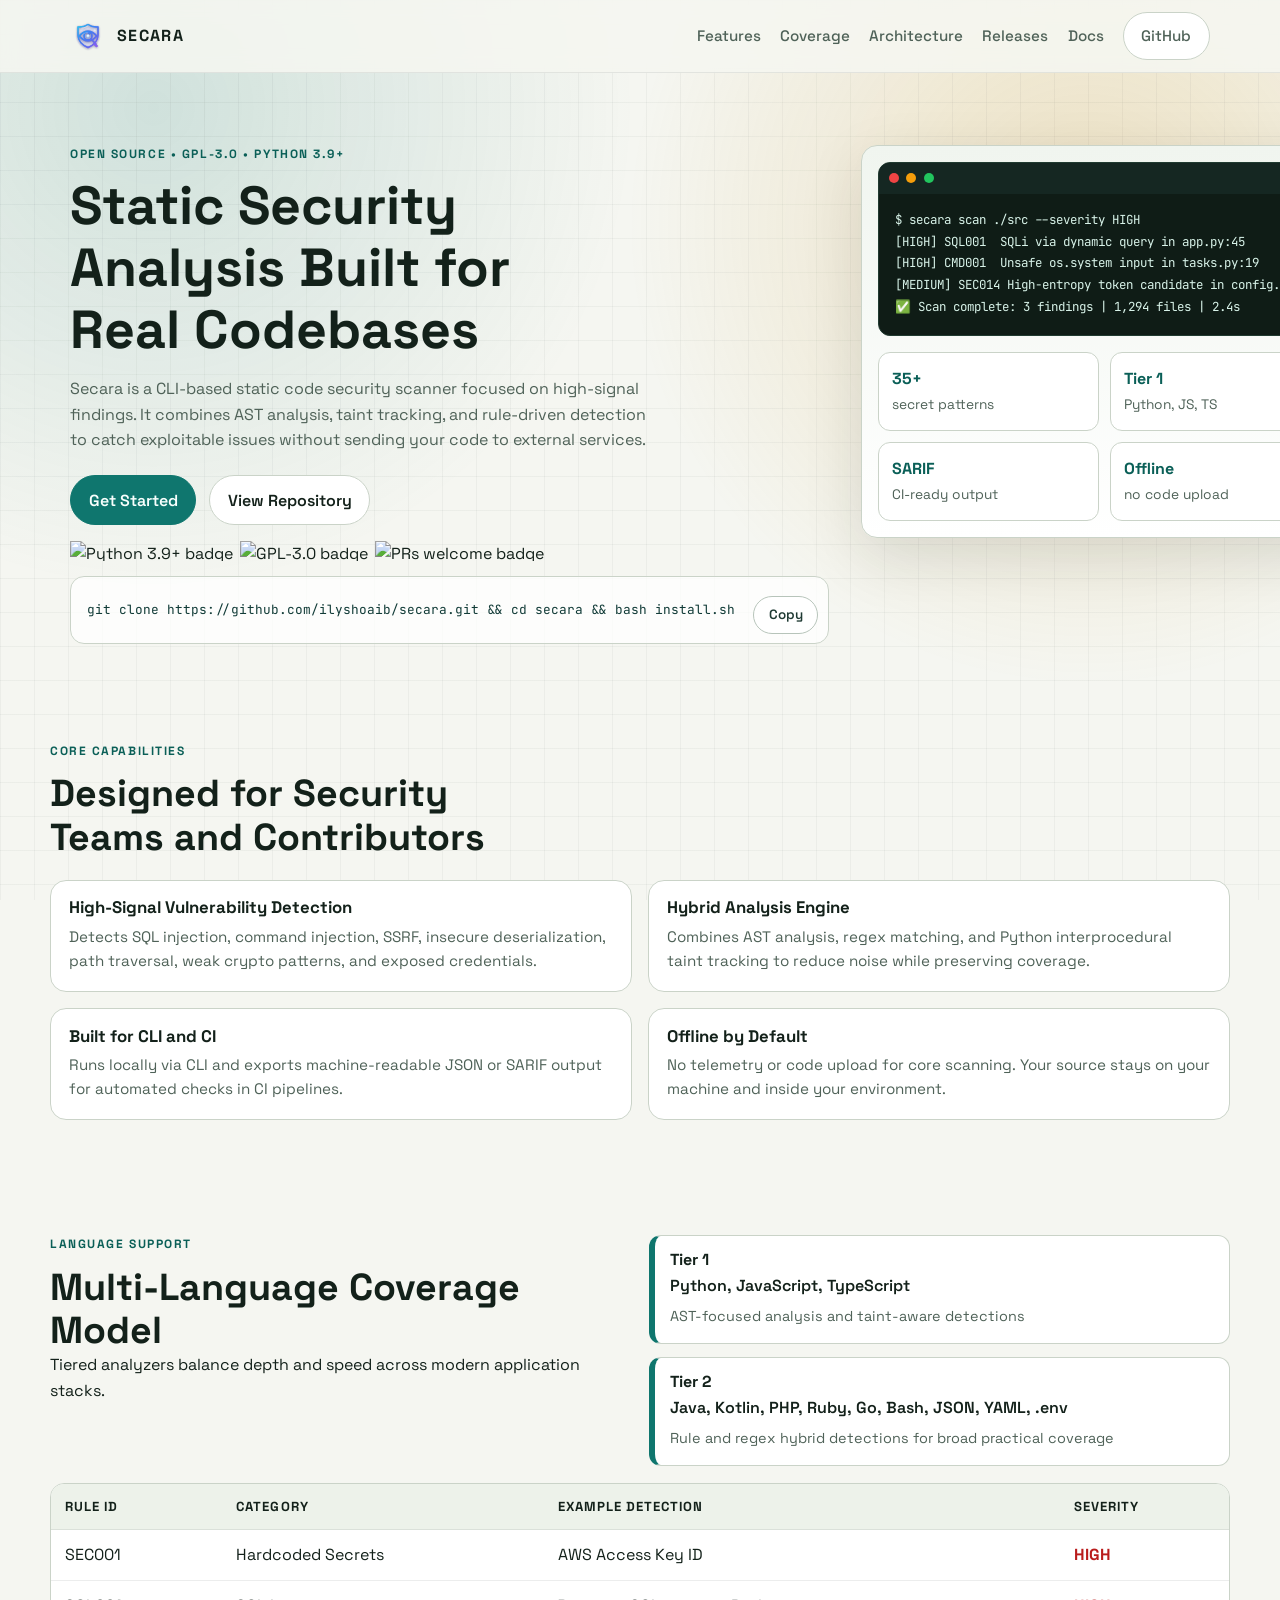
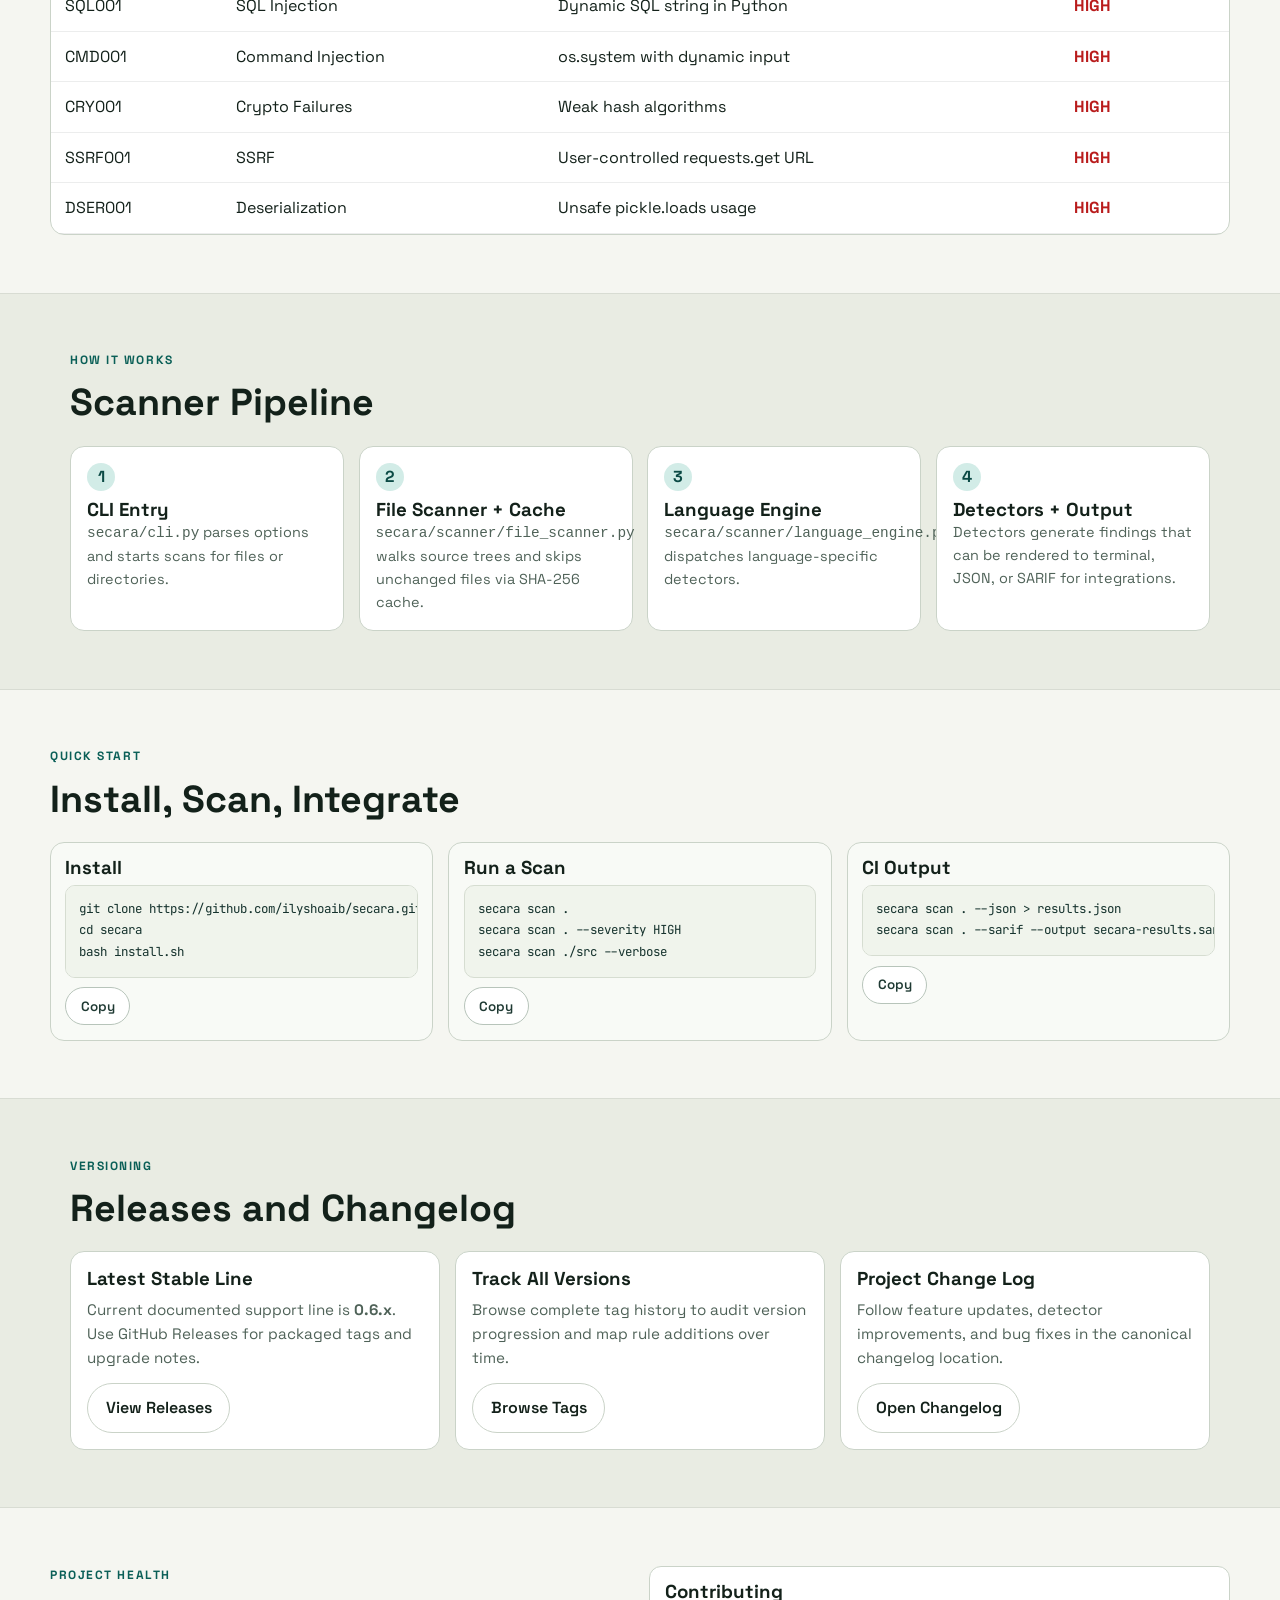
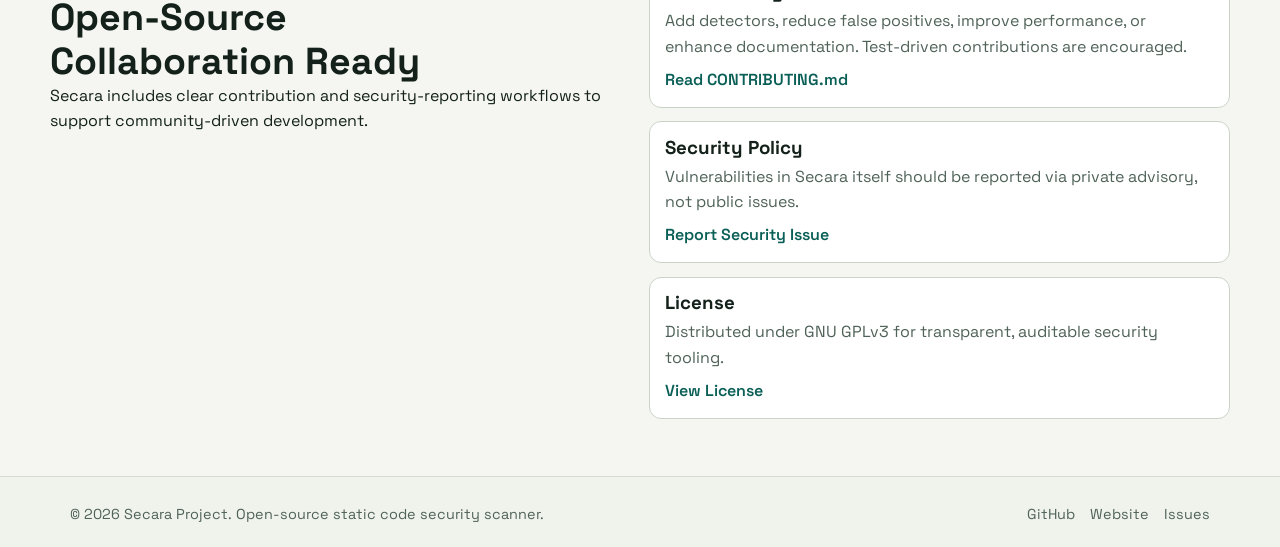
==== commit f2bd1d60: "Deploying to gh-pages from @ ilyshoaib/secara@a9d5911e11e005b22ce026ac1a401df1e77de644 🚀" ====
--- a/index.html
+++ b/index.html
@@ -10,7 +10,7 @@
     <meta property="og:description" content="Fast, offline, developer-trusted SAST with AST analysis, taint tracking, and multi-language support.">
     <meta property="og:type" content="website">
     <meta property="og:url" content="https://secara.eu.cc">
-    <link rel="icon" type="image/png" href="logo.png">
+    <link rel="icon" type="image/svg+xml" href="logo.svg">
     <link rel="preconnect" href="https://fonts.googleapis.com">
     <link rel="preconnect" href="https://fonts.gstatic.com" crossorigin>
     <link href="https://fonts.googleapis.com/css2?family=Space+Grotesk:wght@400;500;700&family=JetBrains+Mono:wght@400;600&display=swap" rel="stylesheet">
@@ -22,7 +22,7 @@
     <header class="site-header">
         <nav class="container nav">
             <a class="brand" href="#top" aria-label="Secara Home">
-                <img src="logo.png" alt="Secara logo" class="brand-logo">
+                <img src="logo.svg" alt="Secara logo" class="brand-logo">
                 <span class="brand-text">SECARA</span>
             </a>
             <ul class="nav-links">
--- a/styles.css
+++ b/styles.css
@@ -573,6 +573,15 @@
         grid-template-columns: 1fr;
     }
 
+    .hero {
+        padding-top: 3.25rem;
+        gap: 1.25rem;
+    }
+
+    h1 {
+        max-width: 18ch;
+    }
+
     .pipeline {
         grid-template-columns: repeat(2, minmax(0, 1fr));
     }
@@ -588,20 +597,49 @@
 
 @media (max-width: 760px) {
     .site-header {
-        position: static;
-        backdrop-filter: none;
+        backdrop-filter: blur(6px);
+        background: rgba(245, 246, 241, 0.95);
+    }
+
+    .container {
+        padding: 0 1rem;
     }
 
     .nav {
+        min-height: auto;
         flex-direction: column;
         align-items: flex-start;
-        padding: 0.75rem 0;
+        gap: 0.7rem;
+        padding: 0.85rem 0;
     }
 
     .nav-links {
         width: 100%;
-        flex-wrap: wrap;
-        gap: 0.6rem 1rem;
+        flex-wrap: nowrap;
+        overflow-x: auto;
+        gap: 0.55rem;
+        padding-bottom: 0.25rem;
+        scrollbar-width: thin;
+        -webkit-overflow-scrolling: touch;
+    }
+
+    .nav-links li {
+        flex: 0 0 auto;
+    }
+
+    .nav-links a {
+        display: inline-flex;
+        align-items: center;
+        height: 35px;
+        padding: 0 0.75rem;
+        border-radius: 999px;
+        border: 1px solid var(--line);
+        background: rgba(255, 255, 255, 0.78);
+        font-size: 0.84rem;
+    }
+
+    .nav-links .btn-outline {
+        padding: 0 0.95rem;
     }
 
     .card-grid,
@@ -610,17 +648,178 @@
         grid-template-columns: 1fr;
     }
 
+    .hero {
+        padding-top: 2.35rem;
+        padding-bottom: 1.65rem;
+        gap: 1rem;
+    }
+
+    h1 {
+        font-size: clamp(1.8rem, 7.3vw, 2.35rem);
+        max-width: none;
+    }
+
+    .hero-copy {
+        font-size: 0.98rem;
+        margin-bottom: 1rem;
+    }
+
+    .hero-actions {
+        width: 100%;
+        gap: 0.55rem;
+    }
+
+    .hero-actions .btn {
+        width: 100%;
+        height: 44px;
+    }
+
+    .badge-row {
+        margin-bottom: 0.7rem;
+    }
+
+    .hero-panel {
+        padding: 0.75rem;
+        border-radius: 14px;
+    }
+
+    .terminal-body {
+        padding: 0.8rem;
+    }
+
+    .terminal-body code {
+        font-size: 0.73rem;
+        line-height: 1.45;
+        word-break: break-word;
+        white-space: pre-wrap;
+    }
+
     .quick-command {
         flex-direction: column;
         align-items: stretch;
+        gap: 0.5rem;
+        padding: 0.5rem;
     }
 
     .quick-command code {
         white-space: pre-wrap;
         word-break: break-word;
+        font-size: 0.75rem;
     }
 
     .copy-btn {
         width: 100%;
-    }
-}
+        height: 40px;
+        margin-top: 0;
+    }
+
+    .section {
+        padding: 2.35rem 0;
+    }
+
+    .section-head {
+        margin-bottom: 0.95rem;
+    }
+
+    h2 {
+        max-width: none;
+        font-size: clamp(1.4rem, 6vw, 1.95rem);
+    }
+
+    .card,
+    .pipeline-item,
+    .command-card,
+    .release-card,
+    .list-block article,
+    .tier-list article {
+        padding: 0.85rem;
+        border-radius: 12px;
+    }
+
+    .command-card pre {
+        padding: 0.65rem;
+    }
+
+    .command-card code {
+        font-size: 0.74rem;
+    }
+
+    .rule-table-wrap {
+        border-radius: 12px;
+        margin-top: 0.8rem;
+    }
+
+    .rule-table {
+        min-width: 620px;
+    }
+
+    .rule-table th,
+    .rule-table td {
+        padding: 0.62rem 0.68rem;
+        font-size: 0.82rem;
+    }
+
+    .footer-inner {
+        padding: 0.8rem 0;
+        min-height: auto;
+    }
+
+    .footer-links {
+        width: 100%;
+        justify-content: space-between;
+        gap: 0.4rem;
+    }
+}
+
+@media (max-width: 480px) {
+    .container {
+        padding: 0 0.85rem;
+    }
+
+    .brand-logo {
+        width: 32px;
+        height: 32px;
+    }
+
+    .brand-text {
+        font-size: 0.94rem;
+        letter-spacing: 0.07em;
+    }
+
+    .eyebrow {
+        font-size: 0.69rem;
+        letter-spacing: 0.12em;
+    }
+
+    .stats-grid article {
+        padding: 0.72rem;
+    }
+
+    .stats-grid strong {
+        font-size: 0.92rem;
+    }
+
+    .stats-grid span {
+        font-size: 0.79rem;
+    }
+
+    .badge-row img {
+        height: 18px;
+    }
+
+    .section {
+        padding: 2.05rem 0;
+    }
+
+    .rule-table {
+        min-width: 560px;
+    }
+
+    .footer-inner {
+        font-size: 0.84rem;
+    }
+
+    .footer-links a {
+        font-size: 0.83rem;
+    }
+}
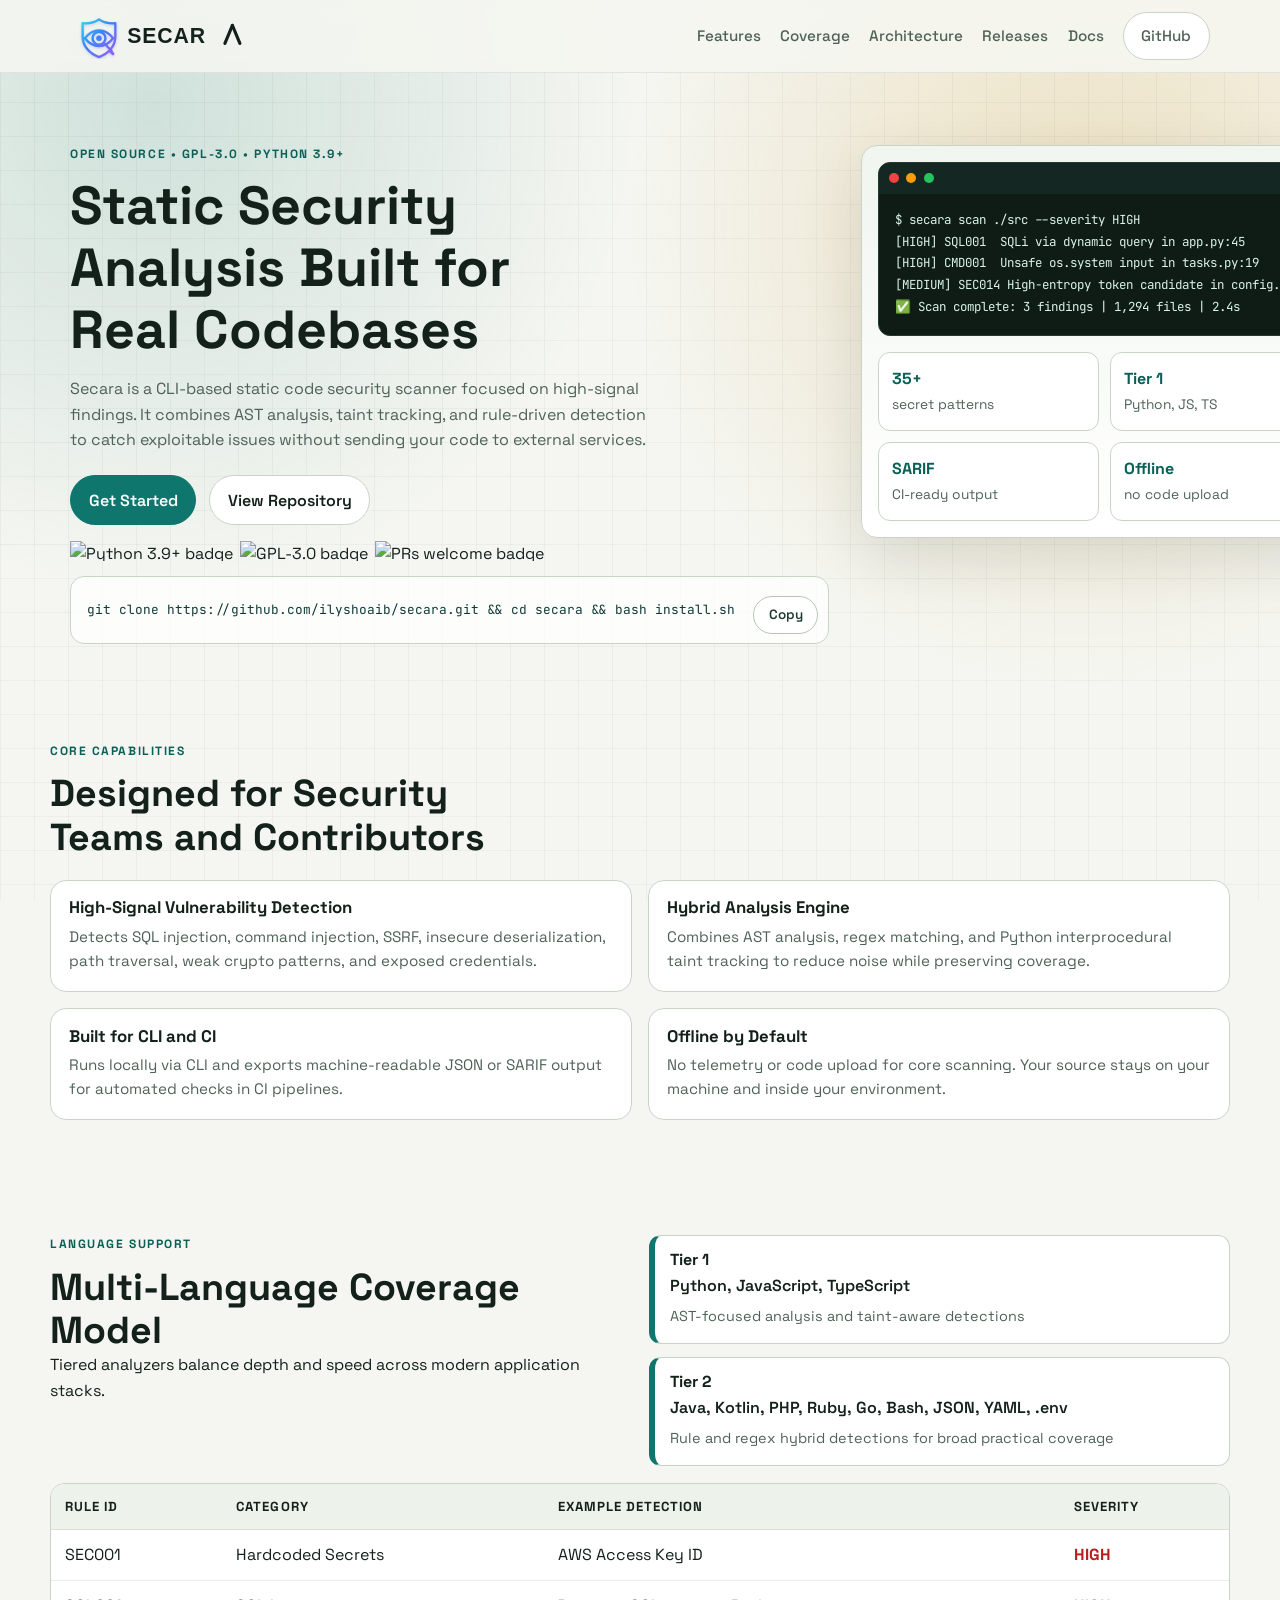
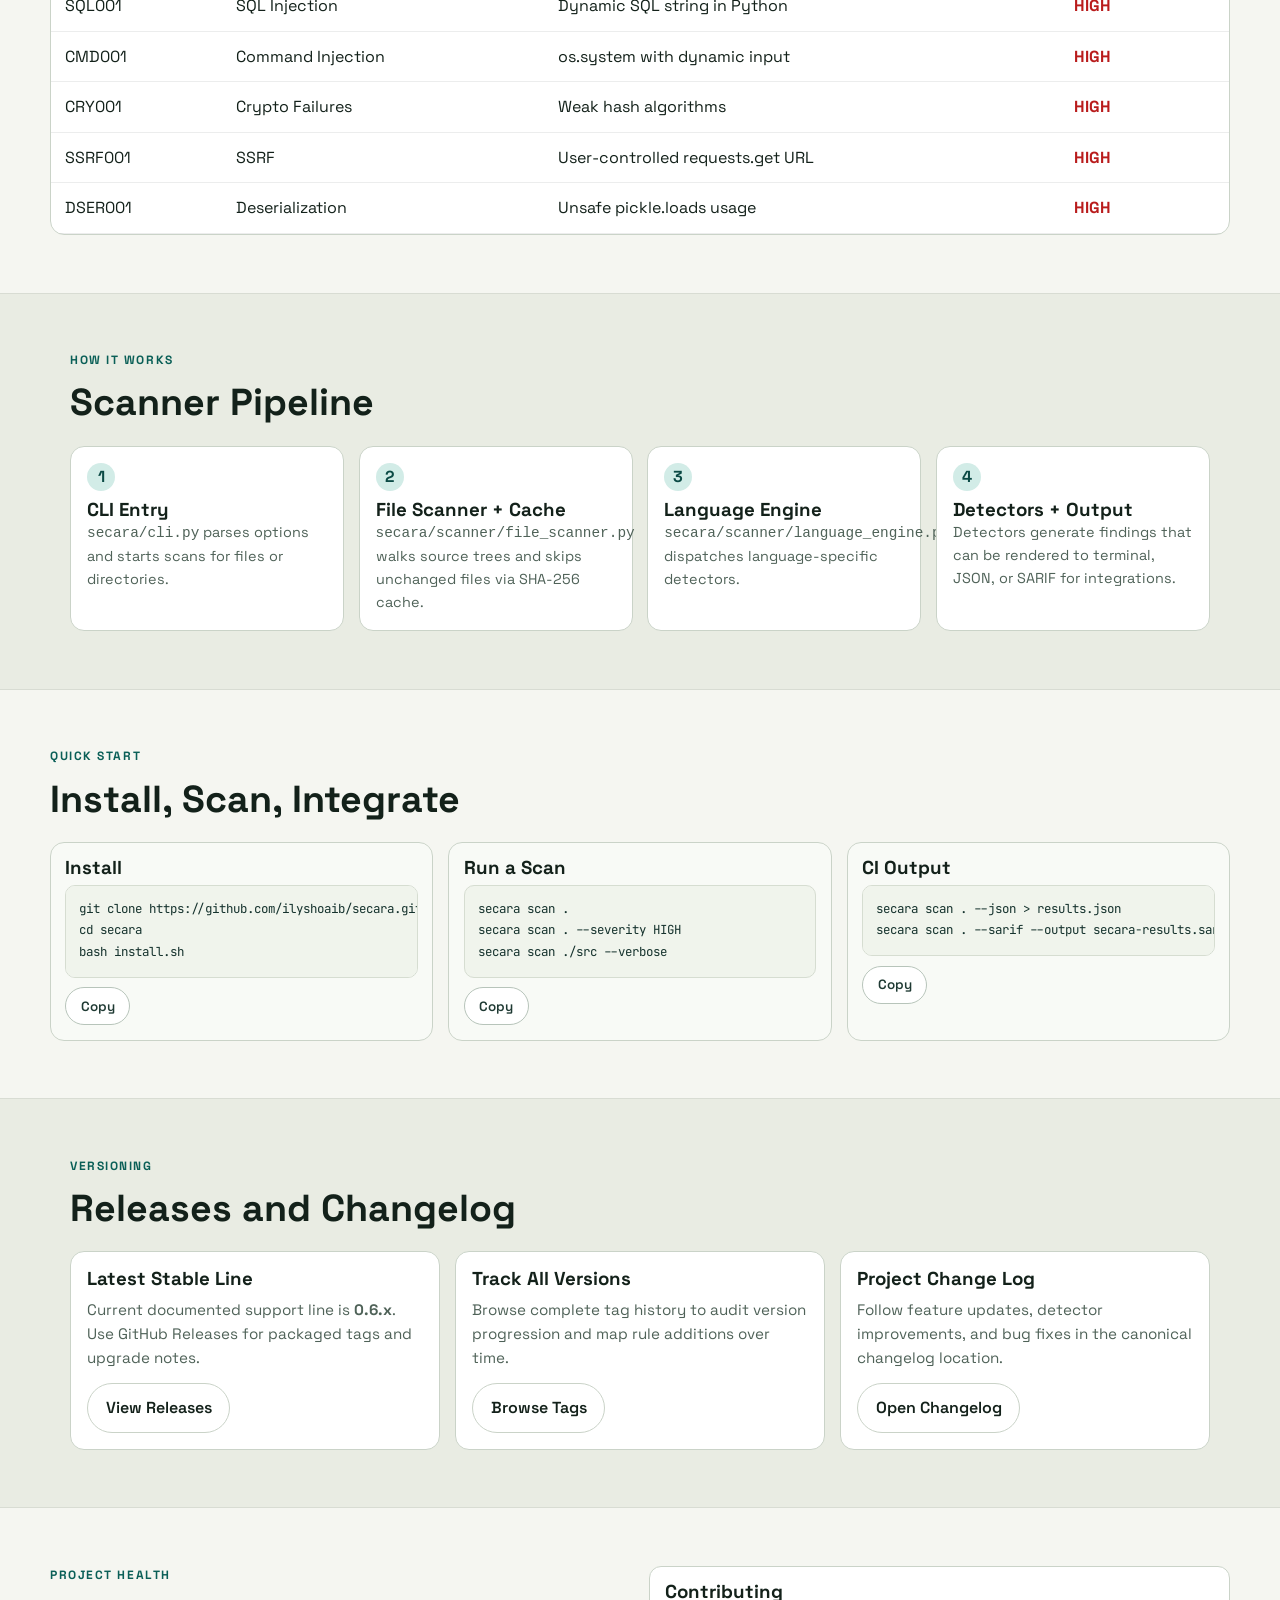
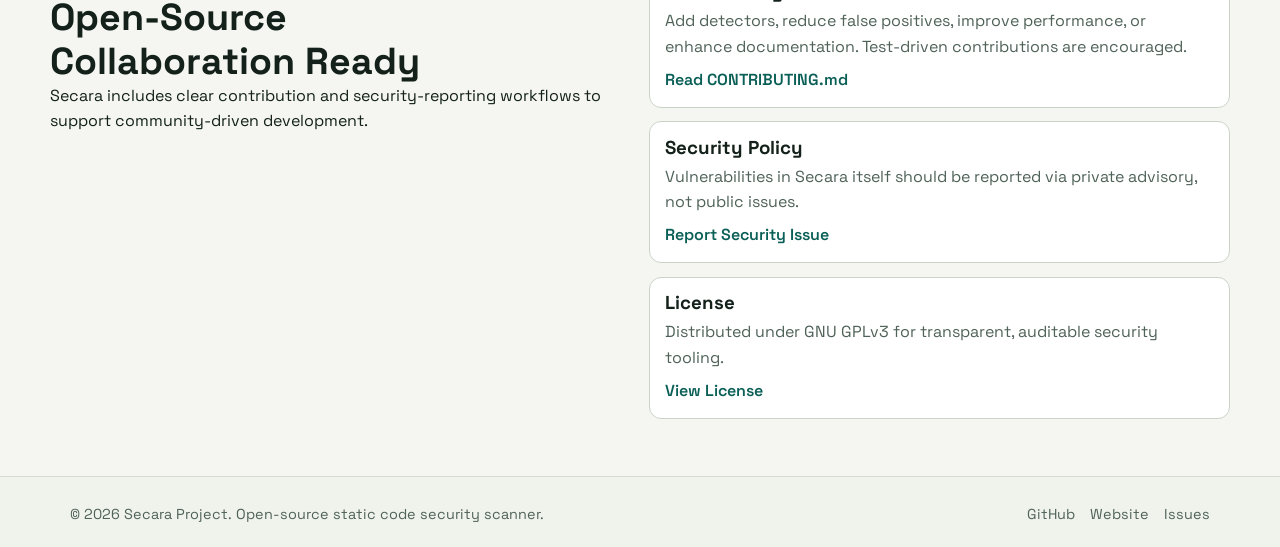
==== commit cdec6fb5: "Deploying to gh-pages from @ ilyshoaib/secara@517970858f4a3a7da05de6a37348ee89eda01323 🚀" ====
--- a/index.html
+++ b/index.html
@@ -22,8 +22,7 @@
     <header class="site-header">
         <nav class="container nav">
             <a class="brand" href="#top" aria-label="Secara Home">
-                <img src="logo.svg" alt="Secara logo" class="brand-logo">
-                <span class="brand-text">SECARA</span>
+                <img src="logo-wordmark.svg" alt="Secara wordmark logo" class="brand-logo">
             </a>
             <ul class="nav-links">
                 <li><a href="#features">Features</a></li>
--- a/styles.css
+++ b/styles.css
@@ -69,20 +69,12 @@
 .brand {
     display: inline-flex;
     align-items: center;
-    gap: 0.7rem;
     text-decoration: none;
 }
 
 .brand-logo {
-    width: 36px;
-    height: 36px;
-    border-radius: 8px;
-}
-
-.brand-text {
-    color: var(--ink);
-    font-weight: 700;
-    letter-spacing: 0.08em;
+    width: 196px;
+    height: 46px;
 }
 
 .nav-links {
@@ -777,13 +769,8 @@
     }
 
     .brand-logo {
-        width: 32px;
-        height: 32px;
-    }
-
-    .brand-text {
-        font-size: 0.94rem;
-        letter-spacing: 0.07em;
+        width: 162px;
+        height: 38px;
     }
 
     .eyebrow {
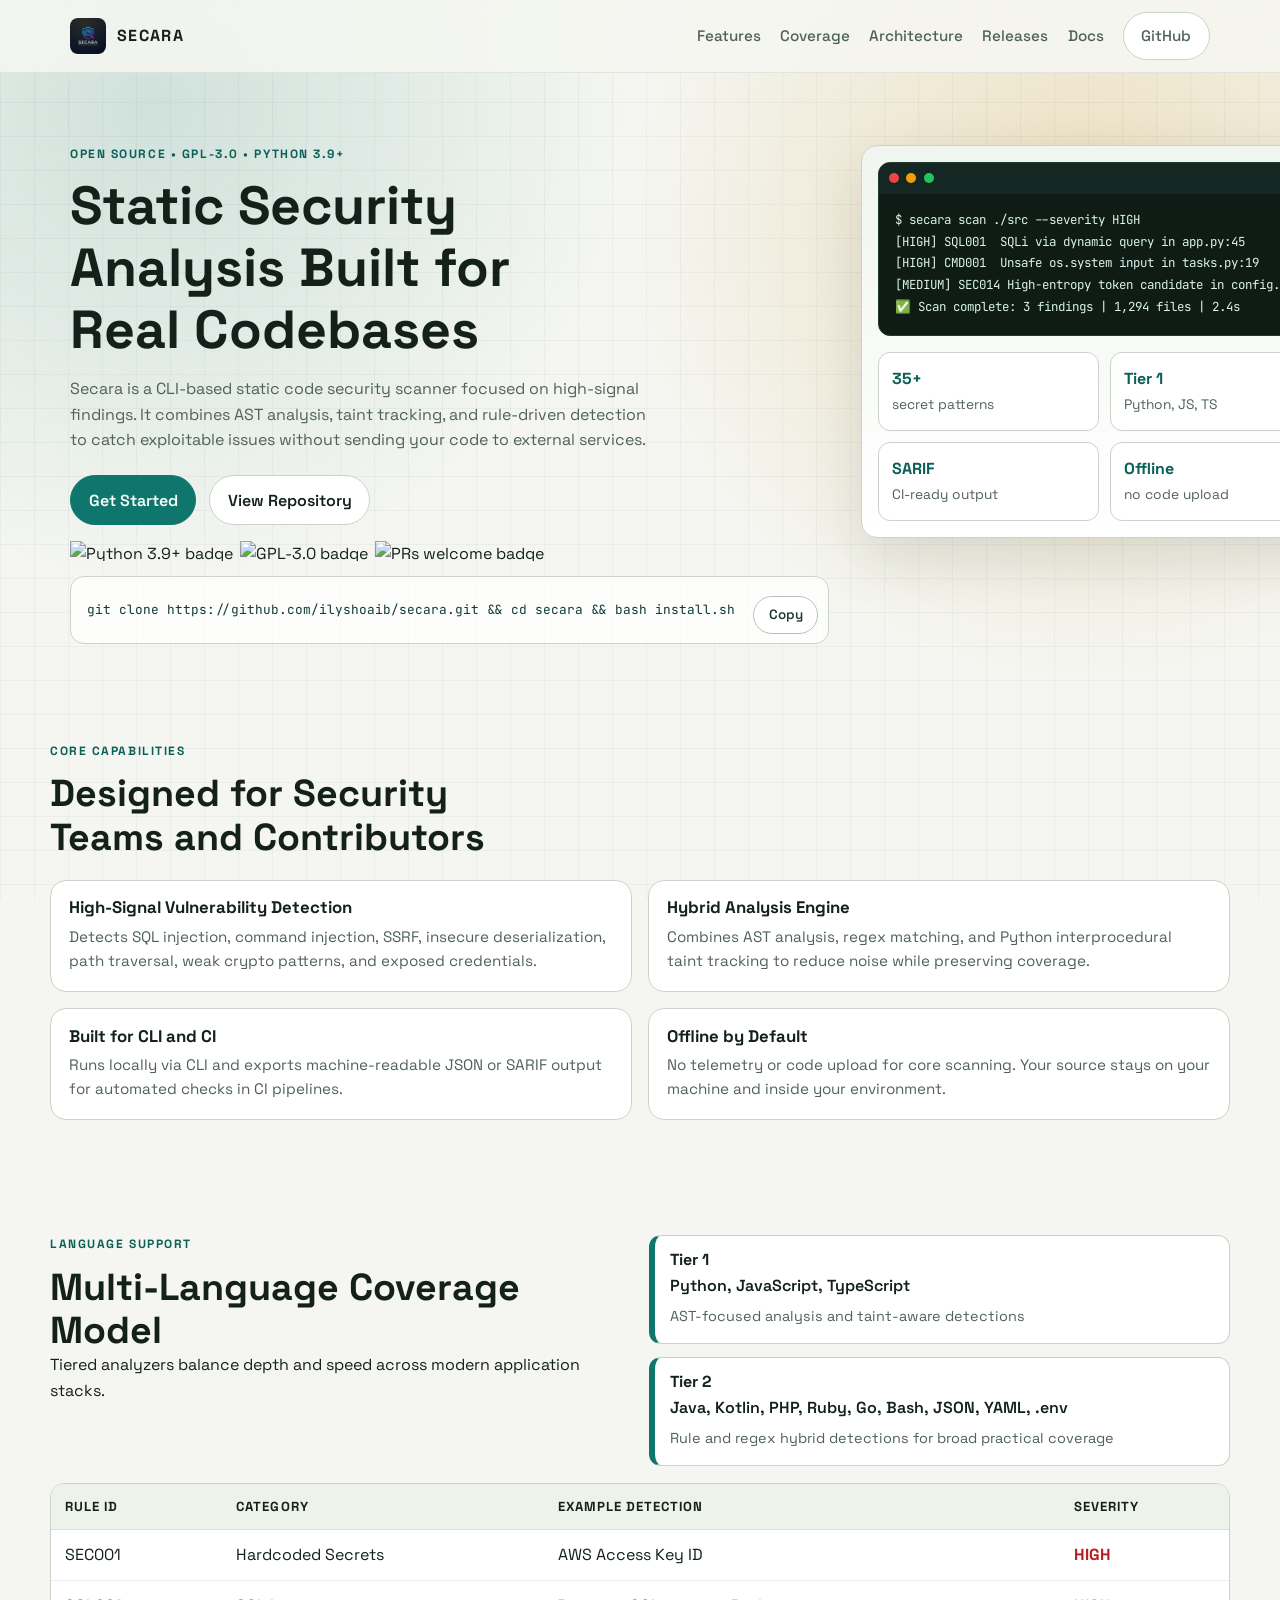
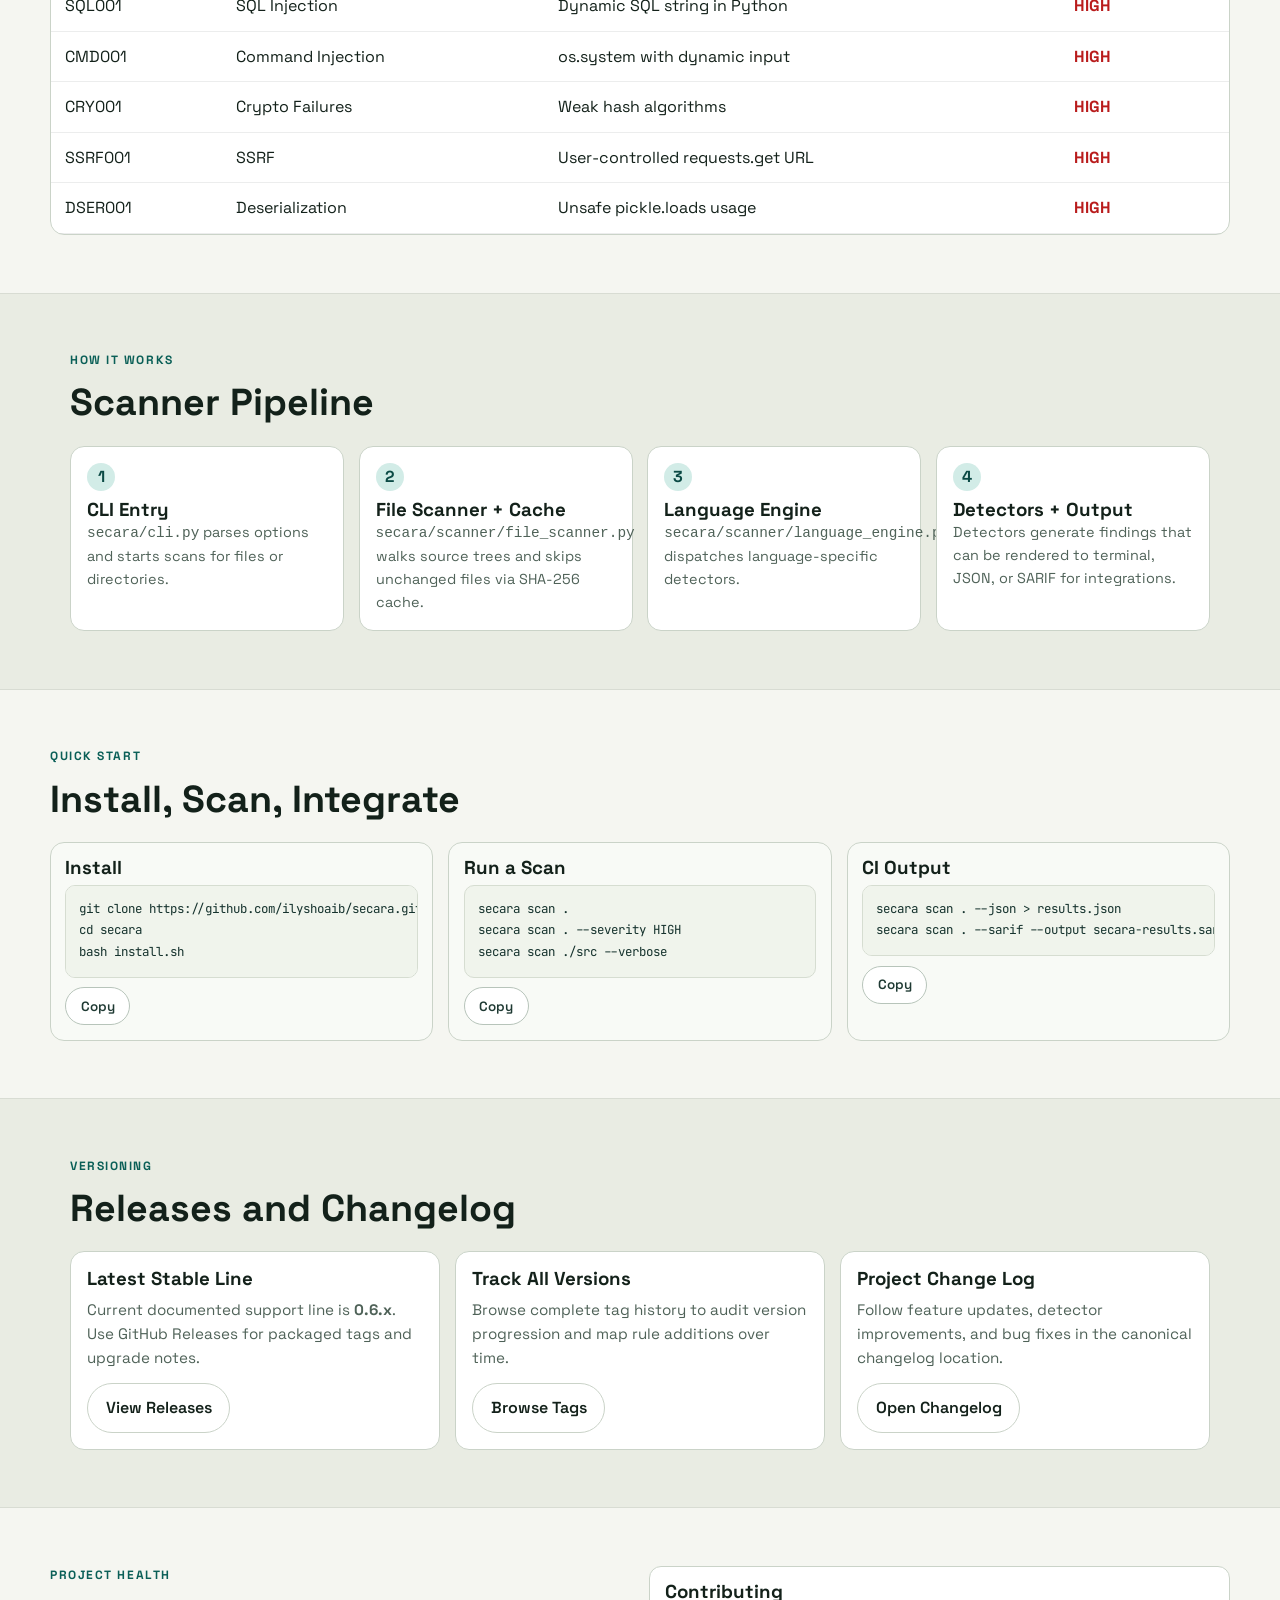
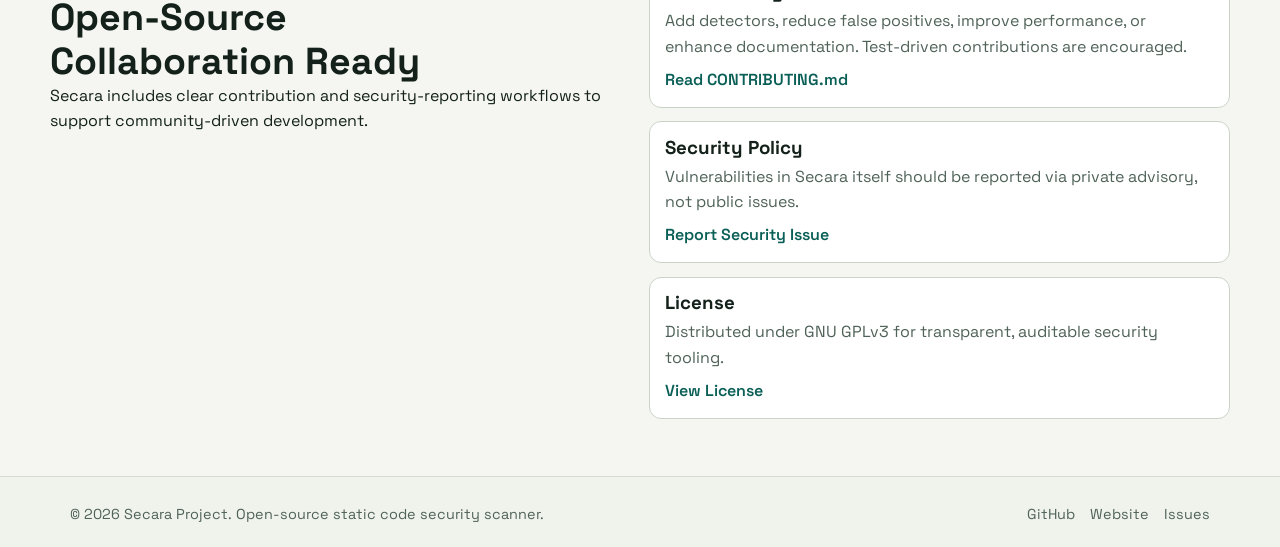
==== commit a38728e5: "Deploying to gh-pages from @ ilyshoaib/secara@d71921a20a35bf96b28243a0945e427276a44193 🚀" ====
--- a/index.html
+++ b/index.html
@@ -10,7 +10,7 @@
     <meta property="og:description" content="Fast, offline, developer-trusted SAST with AST analysis, taint tracking, and multi-language support.">
     <meta property="og:type" content="website">
     <meta property="og:url" content="https://secara.eu.cc">
-    <link rel="icon" type="image/svg+xml" href="logo.svg">
+    <link rel="icon" type="image/png" href="logo.png">
     <link rel="preconnect" href="https://fonts.googleapis.com">
     <link rel="preconnect" href="https://fonts.gstatic.com" crossorigin>
     <link href="https://fonts.googleapis.com/css2?family=Space+Grotesk:wght@400;500;700&family=JetBrains+Mono:wght@400;600&display=swap" rel="stylesheet">
@@ -22,7 +22,8 @@
     <header class="site-header">
         <nav class="container nav">
             <a class="brand" href="#top" aria-label="Secara Home">
-                <img src="logo-wordmark.svg" alt="Secara wordmark logo" class="brand-logo">
+                <img src="logo.png" alt="Secara logo" class="brand-logo">
+                <span class="brand-text">SECARA</span>
             </a>
             <ul class="nav-links">
                 <li><a href="#features">Features</a></li>
--- a/styles.css
+++ b/styles.css
@@ -69,12 +69,20 @@
 .brand {
     display: inline-flex;
     align-items: center;
+    gap: 0.7rem;
     text-decoration: none;
 }
 
 .brand-logo {
-    width: 196px;
-    height: 46px;
+    width: 36px;
+    height: 36px;
+    border-radius: 8px;
+}
+
+.brand-text {
+    color: var(--ink);
+    font-weight: 700;
+    letter-spacing: 0.08em;
 }
 
 .nav-links {
@@ -769,8 +777,13 @@
     }
 
     .brand-logo {
-        width: 162px;
-        height: 38px;
+        width: 32px;
+        height: 32px;
+    }
+
+    .brand-text {
+        font-size: 0.94rem;
+        letter-spacing: 0.07em;
     }
 
     .eyebrow {
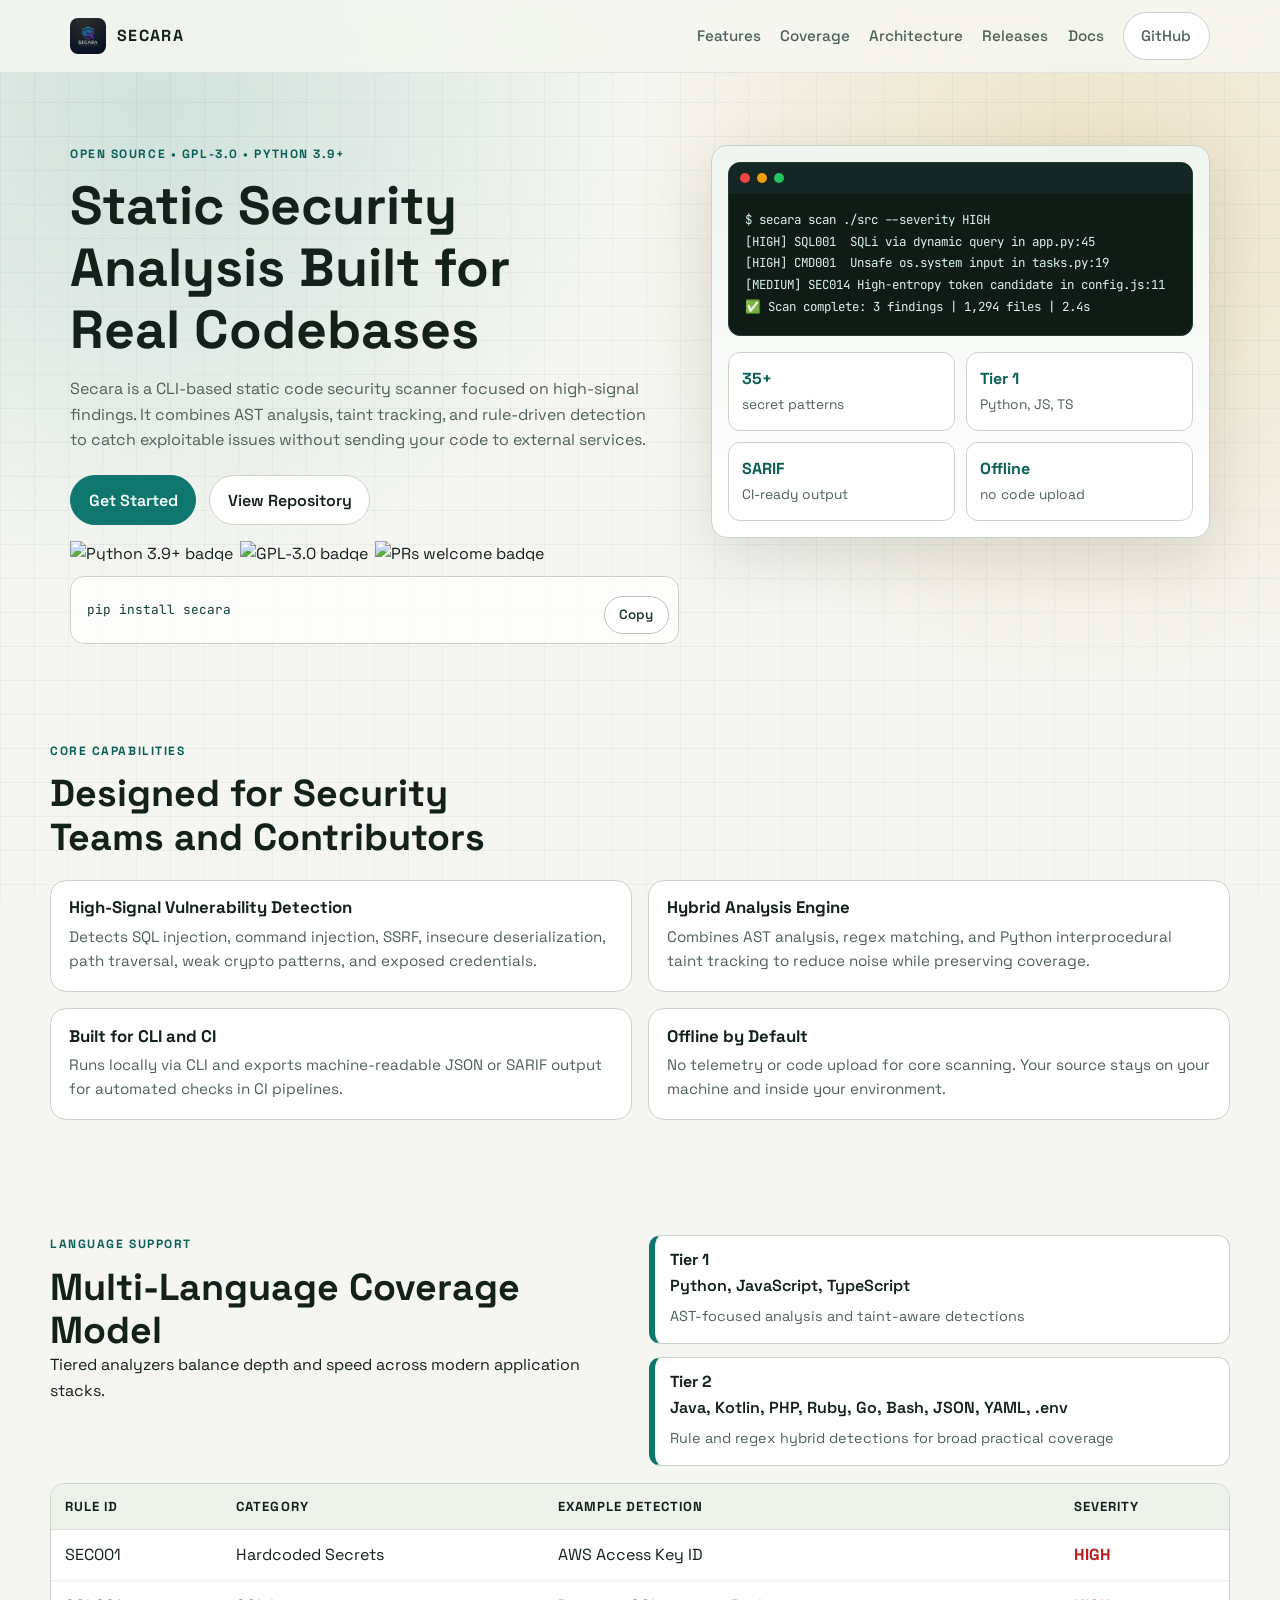
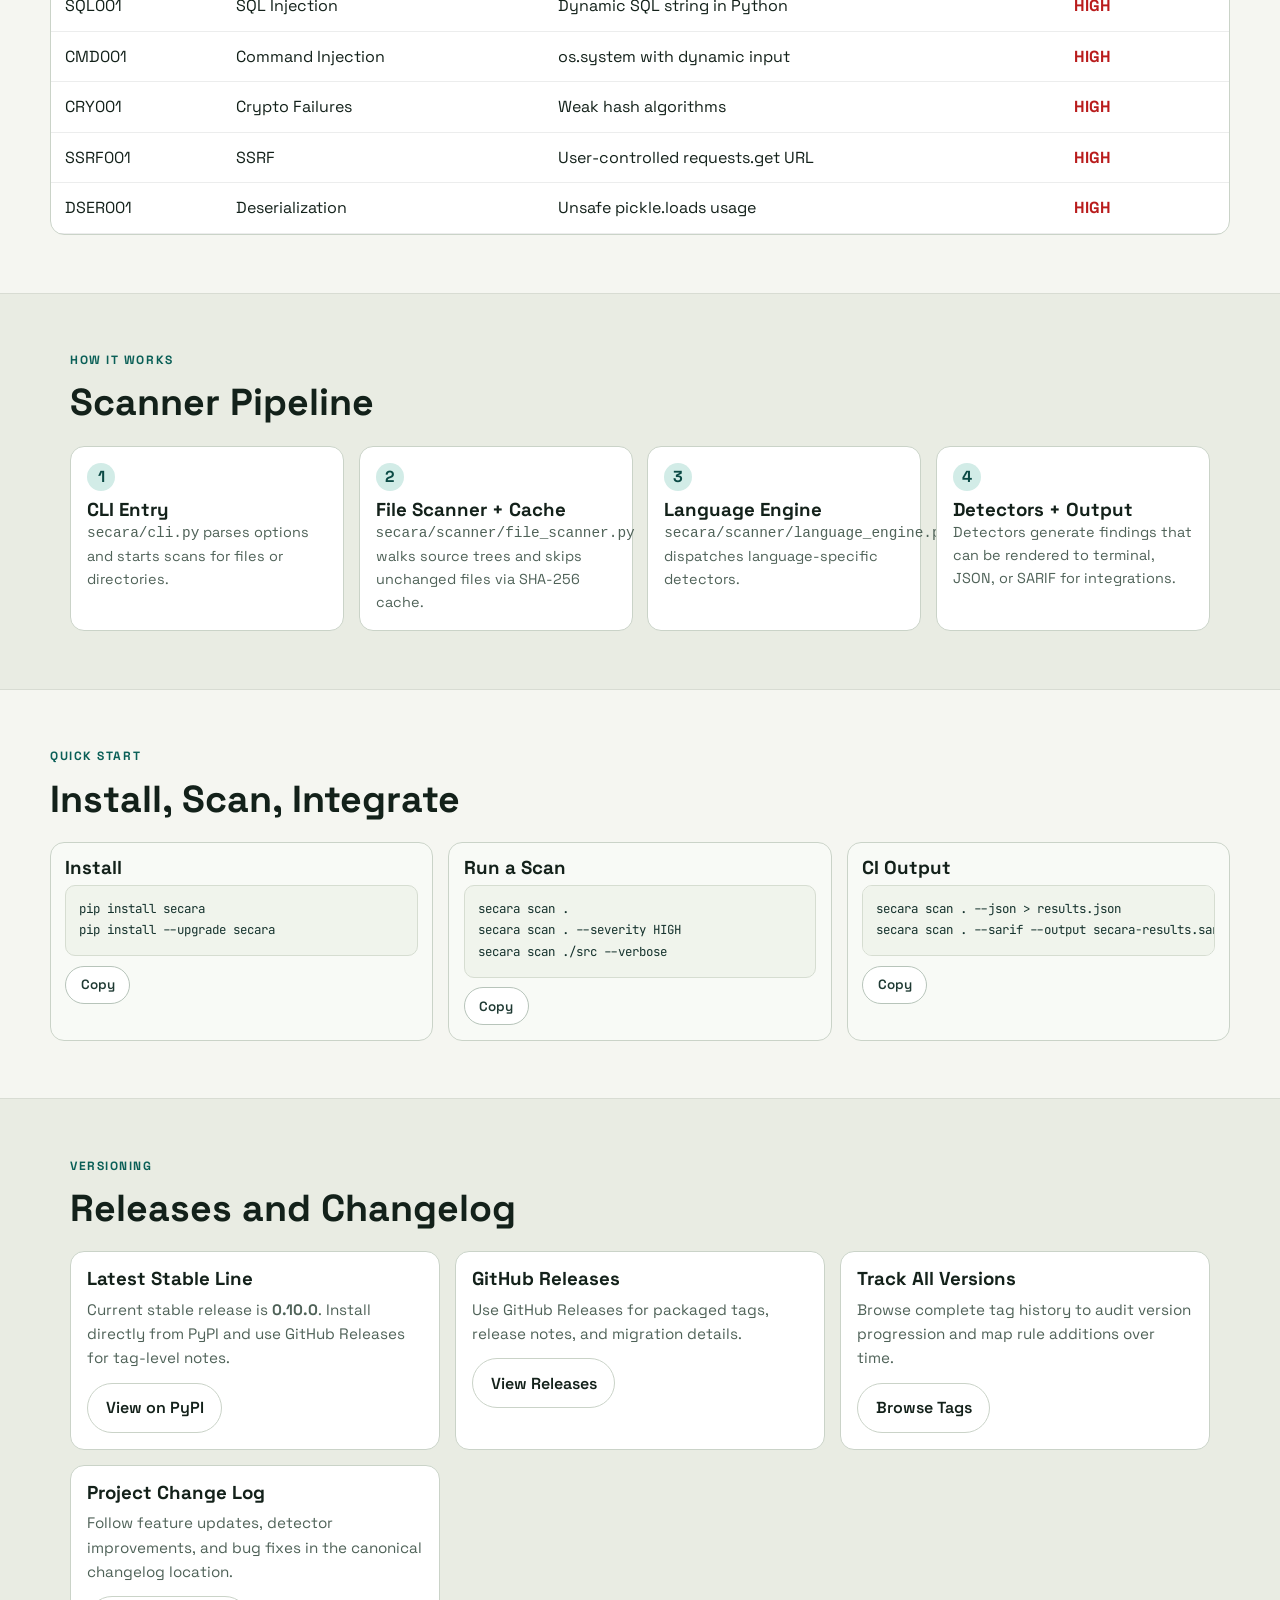
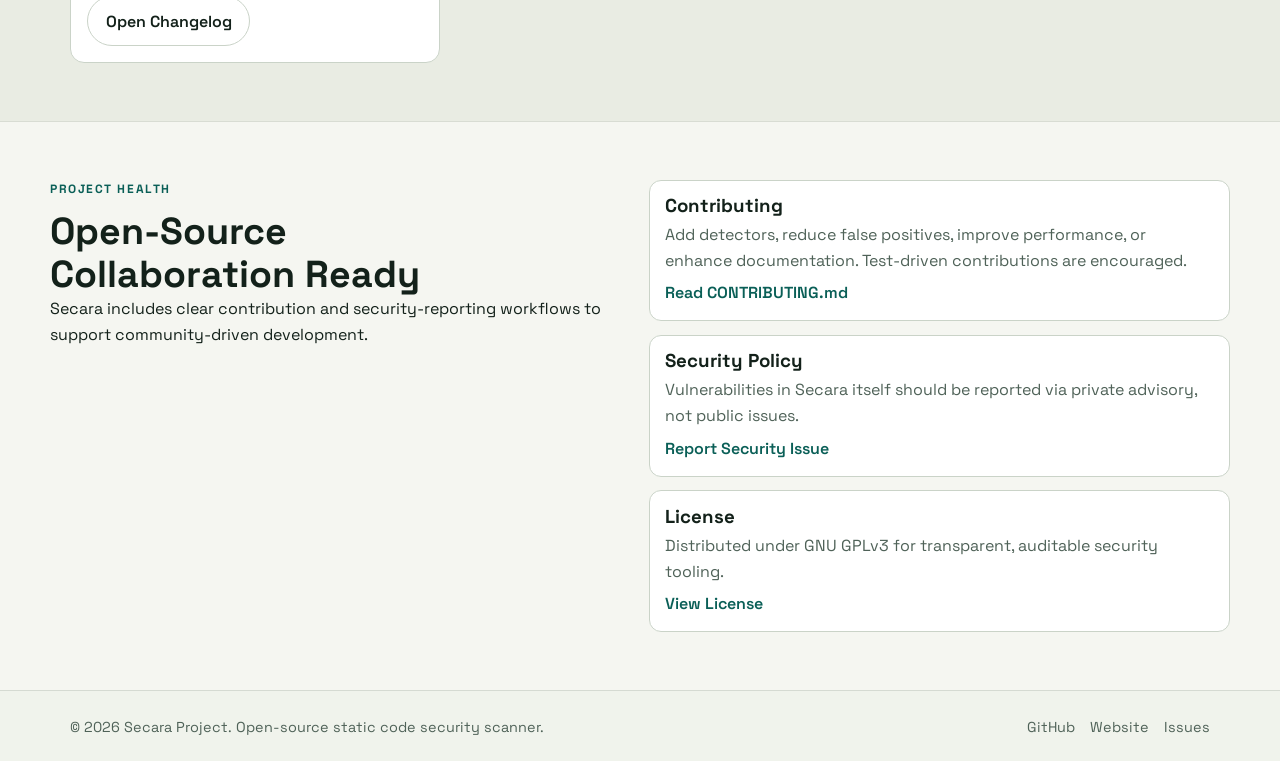
==== commit 0e125a26: "Deploying to gh-pages from @ ilyshoaib/secara@681325a2b54995023d5fb4a77d32b1b61e479500 🚀" ====
--- a/index.html
+++ b/index.html
@@ -56,7 +56,7 @@
                     <img src="https://img.shields.io/badge/PRs-welcome-brightgreen.svg" alt="PRs welcome badge">
                 </div>
                 <div class="quick-command" aria-label="Install command">
-                    <code id="install-command">git clone https://github.com/ilyshoaib/secara.git && cd secara && bash install.sh</code>
+                    <code id="install-command">pip install secara</code>
                     <button class="copy-btn" data-copy-target="install-command">Copy</button>
                 </div>
             </div>
@@ -198,9 +198,8 @@
             <div class="command-grid">
                 <article class="command-card reveal">
                     <h3>Install</h3>
-                    <pre><code id="cmd-install">git clone https://github.com/ilyshoaib/secara.git
-cd secara
-bash install.sh</code></pre>
+                    <pre><code id="cmd-install">pip install secara
+pip install --upgrade secara</code></pre>
                     <button class="copy-btn" data-copy-target="cmd-install">Copy</button>
                 </article>
                 <article class="command-card reveal">
@@ -228,7 +227,12 @@
                 <div class="release-grid">
                     <article class="release-card reveal">
                         <h3>Latest Stable Line</h3>
-                        <p>Current documented support line is <strong>0.6.x</strong>. Use GitHub Releases for packaged tags and upgrade notes.</p>
+                        <p>Current stable release is <strong>0.10.0</strong>. Install directly from PyPI and use GitHub Releases for tag-level notes.</p>
+                        <a class="btn btn-outline" href="https://pypi.org/project/secara/" target="_blank" rel="noreferrer">View on PyPI</a>
+                    </article>
+                    <article class="release-card reveal">
+                        <h3>GitHub Releases</h3>
+                        <p>Use GitHub Releases for packaged tags, release notes, and migration details.</p>
                         <a class="btn btn-outline" href="https://github.com/ilyshoaib/secara/releases" target="_blank" rel="noreferrer">View Releases</a>
                     </article>
                     <article class="release-card reveal">
